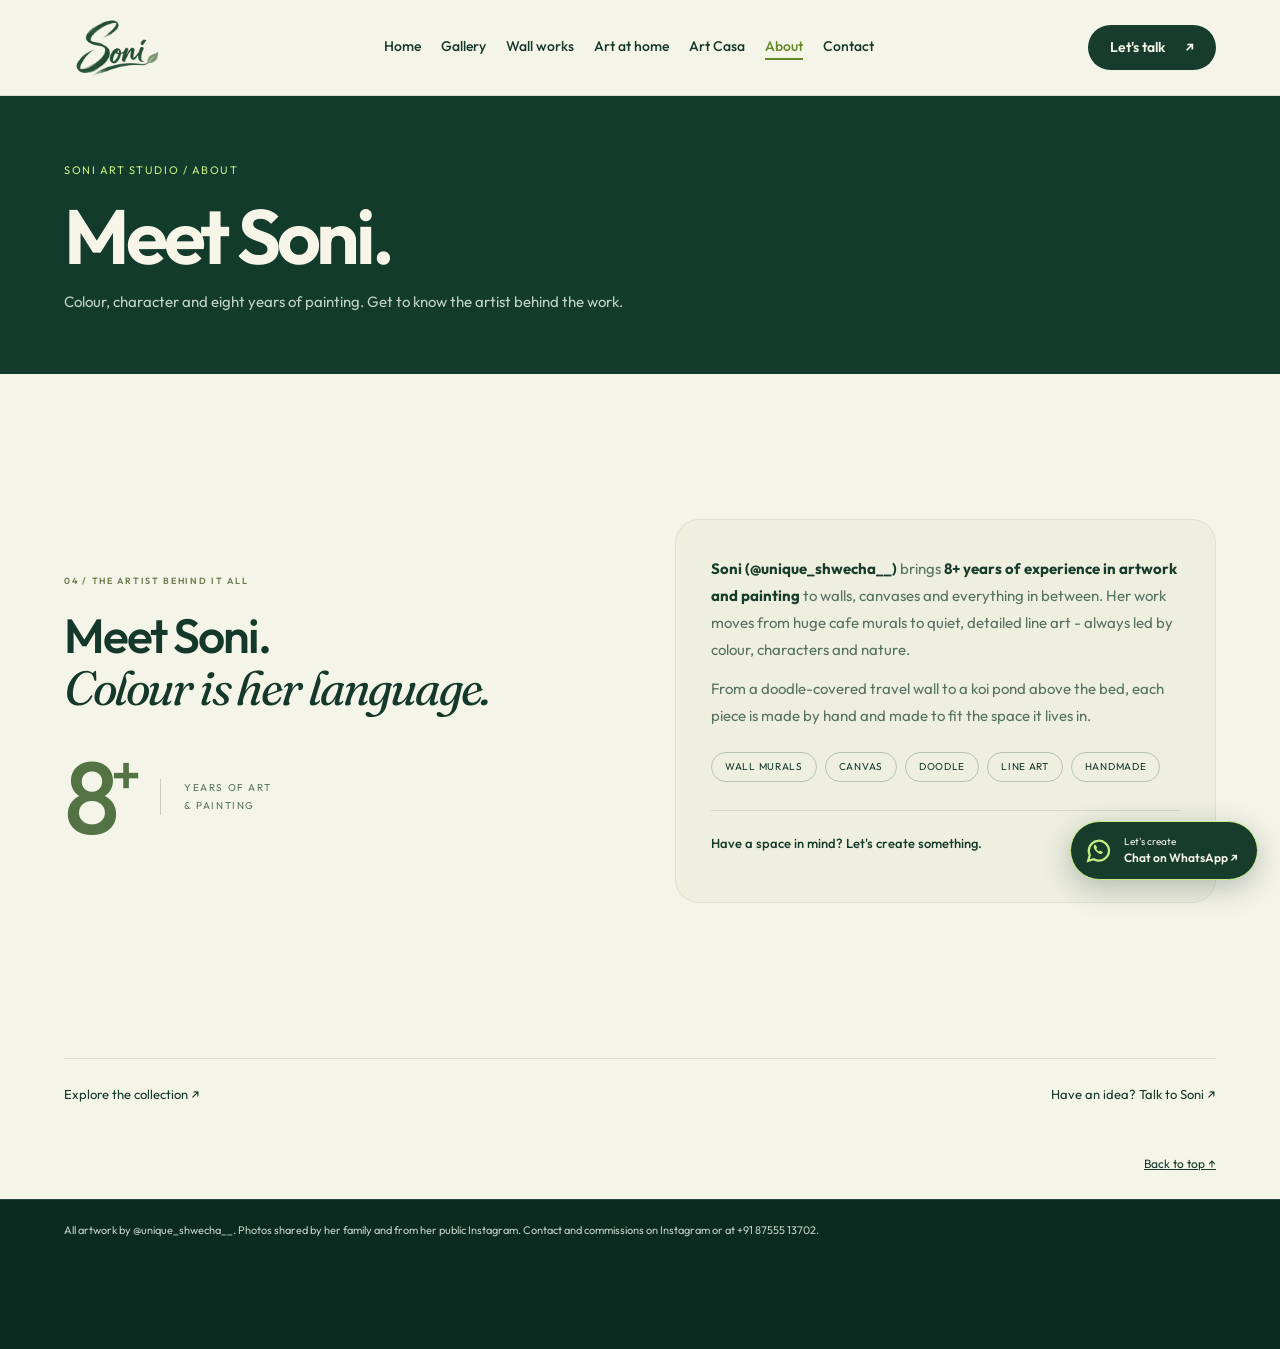
==== about.html @ 12cdb76d "Create about.html" ====
<!doctype html><html lang="en"><head><meta charset="utf-8"/><meta content="width=device-width,initial-scale=1" name="viewport"/><meta content="Art and painting by Soni, with 8+ years of experience. Explore wall murals, 26 artworks, handmade pieces and art in real homes." name="description"/><title>About | Soni Art Studio</title><link href="[data-uri]" rel="icon" type="image/webp"/><!-- v4-soni-brand-motion-20260930 -->
<link href="https://fonts.googleapis.com" rel="preconnect"/>
<link crossorigin="" href="https://fonts.gstatic.com" rel="preconnect"/>
<link href="https://fonts.googleapis.com/css2?family=Fraunces:ital,opsz,wght@0,9..144,300..700;1,9..144,300..700&amp;family=Outfit:wght@300..800&amp;display=swap" rel="stylesheet"/>
<meta content="#14301f" name="theme-color"/>
<style>*{box-sizing:border-box}html{scroll-behavior:smooth;scroll-padding-top:100px}body{margin:0;background:#f5f4e9;color:#14382a;font-family:Outfit,Arial,sans-serif;font-size:16px;line-height:1.6;overflow-x:hidden}a{color:inherit}img{display:block;max-width:100%}h1,h2,p,figure{margin:0}button,a{-webkit-tap-highlight-color:transparent}a:focus-visible,button:focus-visible{outline:3px solid #9bd944;outline-offset:5px}.site{max-width:1600px;margin:auto}.nav{display:flex;align-items:center;justify-content:space-between;gap:28px;padding:15px 5%;height:96px;background:#f5f4e9;border-bottom:1px solid #173c2920;position:relative;z-index:5}.brand-logo{width:106px;height:65px;object-fit:contain;filter:none}.nav-links{display:flex;gap:34px;font-size:14px;font-weight:500}.nav a{text-decoration:none}.nav-links a:hover{color:#608a25}.nav-cta{font-weight:600;background:#173c2c;color:#f4f4e8;padding:11px 22px;border-radius:100px;display:flex;gap:20px;font-size:14px}.masthead{position:relative;background:#123b2c;color:#f7f5e8;padding:64px 5% 65px;display:grid;grid-template-columns:1.12fr 1fr;gap:45px;overflow:hidden;min-height:650px;align-items:center}.masthead:before{content:'';position:absolute;inset:0;background:radial-gradient(ellipse at 5% 0%,#3b6d4830,transparent 60%);pointer-events:none}.hero-copy{position:relative;z-index:2}.eyebrow{font-size:11px;font-weight:600;letter-spacing:.19em;text-transform:uppercase;display:flex;align-items:center;gap:9px}.eyebrow span{height:7px;width:7px;border-radius:50%;background:#c6ec78}.masthead .eyebrow{color:#ceecab;margin-bottom:26px}h1{font-family:Outfit,Arial,sans-serif;font-weight:600;font-size:clamp(48px,5.9vw,86px);line-height:1.02;letter-spacing:-.055em}h1 em{font-family:Fraunces,Georgia,serif;font-weight:400;color:#c7ef85;letter-spacing:-.055em}.hero-subtitle{font-family:Fraunces,Georgia,serif;font-size:20px;font-style:italic;margin:25px 0 12px}.file-intro{font-size:14px;line-height:1.8;color:#c1d1c6;max-width:450px}.type-line{font-size:13px;color:#c7ef85;margin:17px 0 0;min-height:24px;letter-spacing:.04em}.type-caret{display:inline-block;height:15px;width:2px;background:#c7ef85;margin-left:3px;vertical-align:-2px;animation:blink 1s steps(1) infinite}@keyframes blink{50%{opacity:0}}.hero-actions{display:flex;gap:12px;margin:28px 0}.button,.file-button{display:inline-flex;align-items:center;justify-content:center;gap:22px;padding:13px 23px;border-radius:100px;font-size:14px;font-weight:600;text-decoration:none;transition:transform .25s,background .25s;min-height:48px}.button:hover,.file-button:hover{transform:translateY(-3px)}.lime{background:#c7ef85;color:#173c2b}.outline{border:1px solid #789682;color:#f5f4e9}.hero-facts{display:flex;gap:30px;border-top:1px solid #ffffff25;padding-top:20px;color:#adbfaf;font-size:11px}.hero-facts b{display:block;font-size:22px;color:#f7f5e8;font-weight:500;line-height:1.3}.hero-visual{position:relative;isolation:isolate;min-width:0;margin:10px 18px 10px 5px}.art-frame{position:relative;padding:10px;background:#f5f4e9;transform:rotate(3deg);box-shadow:0 30px 60px #001f2350;animation:float 8s ease-in-out infinite}.hero-art{width:100%;height:425px;object-fit:cover;border-radius:2px}.orbit{position:absolute;width:110%;height:110%;border:1px solid #a3ca7a45;border-radius:50%;left:-4%;top:-8%;transform:rotate(-20deg);z-index:-1}.orbit:before{content:'';position:absolute;inset:16px;border:1px solid #a3ca7a20;border-radius:50%}.floating-label{position:absolute;bottom:25px;left:-26px;background:#c7ef85;padding:16px 22px;box-shadow:0 15px 40px #001f2340;color:#173c2c;font-size:13px;line-height:1.6;transform:rotate(-5deg);border-radius:3px}.visual-caption{display:block;font-size:9px;letter-spacing:.2em;color:#b8cdbb;margin-top:24px;text-align:right}.round-link{position:absolute;top:-24px;right:-20px;width:70px;height:70px;border-radius:50%;background:#f0a56e;color:#173c2c;display:grid;place-items:center;font-size:35px;text-decoration:none;transform:rotate(-8deg)}@keyframes float{0%,100%{transform:rotate(3deg) translateY(0)}50%{transform:rotate(1deg) translateY(-9px)}}.marquee{background:#c7ef85;color:#173c2c;overflow:hidden;padding:16px 0;border-block:1px solid #173c2c}.track{display:flex;width:max-content;white-space:nowrap;animation:slide 32s linear infinite;font-size:12px;font-weight:600;letter-spacing:.13em;text-transform:uppercase}.marquee:hover .track{animation-play-state:paused}@keyframes slide{to{transform:translateX(-50%)}}.collection-fact{font-size:12px;text-align:center;letter-spacing:.06em;padding:20px;border-bottom:1px solid #14382a15;color:#53725b}.collection-section{padding:76px 5% 0;scroll-margin-top:25px}.file-group-heading{font-family:Fraunces,Georgia,serif;font-size:clamp(30px,4vw,48px);font-weight:500;line-height:1.15;letter-spacing:-.04em}.file-group>.file-p{font-size:15px;color:#587262;max-width:700px;margin:18px 0 28px}.file-recommendations{display:grid;grid-template-columns:repeat(3,minmax(0,1fr));gap:25px;align-items:start;margin-top:32px}.art-card{overflow:hidden;border-radius:16px;background:#fffdf5;box-shadow:0 7px 24px #173c2c0a;border:1px solid #173c2c15;transition:transform .4s,box-shadow .4s}.art-card:hover{transform:translateY(-7px);box-shadow:0 20px 35px #173c2c20}.file-recommendation-photos{padding:9px 9px 0}.file-photos{display:grid;gap:16px;grid-template-columns:repeat(2,minmax(0,1fr));width:100%;margin:0}.art-card .file-photos{display:block}.file-photos img{width:100%;border-radius:9px;height:auto;cursor:zoom-in}.art-card .file-photos img{aspect-ratio:4/4.3;object-fit:cover;background:#e5e7d5}.file-recommendation-header{padding:18px 20px 0}.file-recommendation-meta{display:flex;gap:10px;align-items:center;font-size:10px;text-transform:uppercase;letter-spacing:.12em;color:#6d835a;margin-bottom:7px}.file-recommendation-number{font-size:10px}.file-recommendation-title{font-family:Fraunces,Georgia,serif;line-height:1.25;font-size:21px;font-weight:500;letter-spacing:-.025em}.file-recommendation-content{padding:8px 20px 18px;font-size:13px;color:#587262;line-height:1.7}.file-recommendation-content:empty{padding:4px}.file-recommendation-links{padding:0 20px 20px}.file-link{font-size:12px;text-underline-offset:4px;font-weight:500}.file-recommendation-links .file-link{display:flex;align-items:center;justify-content:space-between}.file-recommendation-links .file-link:after{content:'↗';font-size:18px}.file-caption{font-size:11px;color:#678070;margin-top:16px;line-height:1.7}.file-group>.file-photos img{height:310px;object-fit:cover}.file-group>.file-photos{margin-top:28px}#home>.file-photos{grid-template-columns:repeat(3,minmax(0,1fr))}#home>.file-photos img{height:260px}#home>.file-photos img:first-child{grid-column:span 2}#home>.file-photos img:last-child{grid-column:span 2}.stay-panel{margin:76px 5% 0;padding:48px;border-radius:24px;background:#ddebb8;position:relative;overflow:hidden;box-shadow:0 18px 38px #173c2c10}.stay-panel:after{content:'✳';position:absolute;right:30px;top:15px;font-size:190px;line-height:1;color:#85a55230;pointer-events:none}.stay-panel .eyebrow{margin-bottom:24px}.stay-panel .file-group-heading,.stay-panel .file-p{position:relative;z-index:1;max-width:700px}.stay-panel .file-button{background:#173c2c;color:#f5f4e9}.say-hello-actions{display:flex;gap:12px;flex-wrap:wrap}.file-button svg{width:16px;height:16px;flex-shrink:0}.about-panel{padding:75px 5%;display:grid;grid-template-columns:1fr 1fr;gap:10px 60px}.about-panel h2{grid-row:span 3}.about-panel .file-p{margin:0 0 12px}.chips{display:flex;gap:8px;flex-wrap:wrap}.chips span{border:1px solid #173c2c40;border-radius:30px;padding:6px 13px;font-size:10px;text-transform:uppercase;letter-spacing:.07em}.hello-panel{background:#123b2c;color:#f5f4e9;padding:65px 5%;position:relative;overflow:hidden}.hello-panel h2{font-size:clamp(42px,6vw,70px);color:#c7ef85}.hello-panel>.file-p{color:#c1d1c6;max-width:580px}.hello-panel .file-link{color:#f5f4e9;font-size:15px}.hello-panel .file-button{background:#c7ef85;color:#173c2c}.hello-panel .call-btn{background:transparent;color:#f5f4e9;border:1px solid #769482}.file-closing{padding:22px 5%;font-size:11px;color:#c1d1c6;background:#0b2b20;border-top:1px solid #ffffff20}.reveal{opacity:1}.js-motion .reveal{opacity:0;translate:0 26px;transition:opacity .7s var(--delay,0ms),translate .7s var(--delay,0ms),transform .4s,box-shadow .4s}.js-motion .reveal.visible{opacity:1;translate:0 0}.lightbox{border:0;border-radius:14px;padding:45px 16px 16px;background:#f5f4e9;width:min(900px,94vw);max-height:94vh;color:#173c2c}.lightbox::backdrop{background:#041c17de}.lightbox img{max-height:76vh;object-fit:contain;width:100%;border-radius:5px}.lightbox button{position:absolute;right:15px;top:10px;border:0;background:transparent;font-size:24px;color:#173c2c;cursor:pointer}.lightbox p{font-size:12px;margin-top:10px}.art-card:hover .file-photos img{filter:saturate(1.06)}
@media(min-width:1450px){.masthead{padding-block:80px}.hero-art{height:500px}}
@media(max-width:900px){.masthead{gap:20px;padding:50px 5%}.hero-art{height:350px}.hero-facts{gap:18px}.hero-actions{gap:8px}.button{padding:12px 16px;font-size:12px}.file-recommendations{gap:17px;grid-template-columns:repeat(2,minmax(0,1fr))}.file-group>.file-photos img{height:260px}#home>.file-photos img{height:220px}.nav-links{gap:20px}}
@media(max-width:600px){html{scroll-padding-top:20px}.nav{height:80px;padding:8px 6%}.brand-logo{width:90px;height:60px}.nav-links{display:none}.nav-cta{font-size:12px;padding:9px 17px}.masthead{padding:38px 6% 32px;display:flex;flex-direction:column;gap:35px;align-items:stretch;min-height:0}.masthead .eyebrow{font-size:9px;margin-bottom:20px}h1{font-size:54px;line-height:1.02}.hero-subtitle{font-size:18px;margin-top:20px}.file-intro{font-size:12px;line-height:1.8;max-width:none}.type-line{font-size:12px;margin-top:12px}.hero-actions{margin:22px 0}.button{font-size:12px;min-height:46px;padding:12px 18px}.hero-facts{gap:35px;font-size:10px;padding-top:17px}.hero-facts b{font-size:21px}.hero-visual{margin:0 14px 15px 8px}.hero-art{height:330px}.floating-label{left:-14px;bottom:30px;padding:12px 16px;font-size:11px}.round-link{width:52px;height:52px;top:-18px;right:-16px;font-size:26px}.visual-caption{font-size:8px;margin-top:20px}.marquee{padding:13px 0}.track{font-size:10px}.collection-fact{font-size:10px;padding:18px 12px}.collection-section{padding:48px 5% 0}.file-group-heading{font-size:32px}.file-group>.file-p{font-size:13px;margin:14px 0 20px}.file-recommendations{gap:12px;margin-top:24px}.art-card{border-radius:12px}.file-recommendation-photos{padding:6px 6px 0}.art-card .file-photos img{border-radius:7px;aspect-ratio:3/4}.file-recommendation-header{padding:12px 12px 0}.file-recommendation-title{font-size:16px;line-height:1.3}.file-recommendation-meta{font-size:8px;letter-spacing:.05em;gap:6px;margin-bottom:5px}.file-recommendation-number{font-size:8px}.file-recommendation-content{font-size:11px;padding:7px 12px 12px}.file-recommendation-links{padding:0 12px 14px}.file-link{font-size:10px}.file-recommendation-links .file-link{display:block}.file-recommendation-links .file-link:after{margin-left:5px;font-size:12px}.file-photos{gap:10px}.file-group>.file-photos img{height:180px}.file-caption{font-size:10px;margin-top:12px}#home>.file-photos{grid-template-columns:repeat(2,minmax(0,1fr))}#home>.file-photos img{height:200px}#home>.file-photos img:first-child,#home>.file-photos img:last-child{grid-column:span 2;height:255px}.stay-panel{margin:48px 5% 0;padding:30px 23px;border-radius:18px}.stay-panel .eyebrow{font-size:9px;margin-bottom:17px}.stay-panel:after{font-size:130px;right:-30px;top:20px}.file-button{font-size:12px;padding:13px 18px;min-height:46px}.about-panel{padding:48px 5%;display:block}.about-panel h2{margin-bottom:23px}.about-panel .file-p{margin:12px 0;font-size:13px}.chips{margin-top:20px}.hello-panel{padding:46px 6%}.hello-panel h2{font-size:44px}.hello-panel .file-p{font-size:13px}.hello-panel .say-hello-actions{flex-direction:column;align-items:flex-start}.file-closing{padding:20px 6%;font-size:10px}.js-motion .reveal{translate:0 15px}}
@media(prefers-reduced-motion:reduce){html{scroll-behavior:auto}*,*:before,*:after{animation:none!important;transition:none!important}.js-motion .reveal{opacity:1;translate:none}.type-caret{display:none}}

/* Soni studio polish - experience, detail, interaction */
::selection{background:#c7ef85;color:#123b2c}.nav{position:sticky;top:0;height:82px;background:#f5f4e9f5;backdrop-filter:blur(18px);transition:box-shadow .3s}.nav.scrolled{box-shadow:0 7px 22px #092e2014}.brand-logo{height:60px}.nav-links a{position:relative}.nav-links a:after{content:'';position:absolute;left:0;right:100%;height:1px;background:currentColor;bottom:-5px;transition:right .3s}.nav-links a:hover:after{right:0}.nav-cta span,.button span{transition:transform .3s}.nav-cta:hover span,.button:hover span{transform:translate(3px,-3px)}.masthead{background:#103629;min-height:690px;padding-block:72px}.masthead:before{background:radial-gradient(ellipse at 0% 5%,#38784955,transparent 52%),radial-gradient(ellipse at 95% 95%,#849e3830,transparent 50%)}.masthead:after{content:'';position:absolute;inset:0;pointer-events:none;opacity:.1;background-image:url("data:image/svg+xml,%3Csvg viewBox='0 0 180 180' xmlns='http://www.w3.org/2000/svg'%3E%3Cfilter id='n'%3E%3CfeTurbulence type='fractalNoise' baseFrequency='.65' numOctaves='3' stitchTiles='stitch'/%3E%3C/filter%3E%3Crect width='100%25' height='100%25' opacity='.55' filter='url(%23n)'/%3E%3C/svg%3E");z-index:0}.hero-copy{z-index:2}.hero-visual{z-index:1}.masthead .eyebrow{margin-bottom:25px}h1{font-weight:650;font-size:clamp(54px,6.2vw,91px);line-height:1.02}.hero-subtitle{font-size:22px}.hero-facts{gap:30px}.hero-facts b{font-size:28px;font-weight:500;letter-spacing:-.03em}.hero-facts span:last-child b{font-family:Fraunces,Georgia,serif;font-style:italic}.hero-art{height:440px}.art-frame{box-shadow:0 32px 65px #001b1e80;padding:11px}.hero-star{position:absolute;color:#c7ef85;font-size:75px;left:-25px;top:-66px;line-height:1;z-index:3;animation:turn 26s linear infinite}.hero-note{position:absolute;font-family:Fraunces,Georgia,serif;font-style:italic;color:#d9e6bd;font-size:16px;right:2px;bottom:-44px;transform:rotate(-5deg);line-height:1.2}.visual-caption{margin-top:35px;text-align:left;font-size:8px}.orbit{width:116%;height:116%;top:-8%;left:-8%}.round-link{background:#f8b57f;z-index:3;transition:background .25s,rotate .3s}.round-link:hover{background:#c7ef85;rotate:10deg}@keyframes turn{to{rotate:360deg}}.collection-fact{display:flex;justify-content:center;gap:24px;background:#eeefdf;color:#36543e;padding:22px}.collection-fact span{color:#759648}.studio-menu{display:grid;grid-template-columns:1.05fr repeat(3,1fr);gap:18px;padding:80px 5% 8px}.studio-intro{padding-right:20px}.studio-intro .eyebrow{font-size:9px;margin-bottom:18px;color:#658049}.studio-intro h2{font-size:39px;font-weight:550;line-height:1.08;letter-spacing:-.04em}.studio-intro h2 em{font-family:Fraunces,Georgia,serif;font-weight:400}.studio-intro>p:last-child{font-size:13px;line-height:1.7;color:#587262;margin-top:17px;max-width:230px}.service-card{text-decoration:none;background:#e8eddb;padding:25px 22px;border-radius:20px;position:relative;display:flex;flex-direction:column;min-height:290px;transition:background .3s,translate .3s}.service-card:nth-child(3){background:#ece4d4}.service-card:nth-child(4){background:#dde9d8}.service-card:hover{background:#d1e3ad;translate:0 -6px}.service-icon{font-size:42px;line-height:1;display:block;margin-bottom:24px;font-family:Georgia,serif}.service-index{font-size:8px;letter-spacing:.15em;color:#5b735a}.service-card h3{font-size:20px;font-weight:550;line-height:1.2;letter-spacing:-.025em;margin:12px 0}.service-card p{font-size:12px;line-height:1.65;color:#57705a;margin-bottom:22px}.service-bottom{border-top:1px solid #173c2c20;padding-top:14px;margin-top:auto;font-size:11px;display:flex;justify-content:space-between;align-items:center}.service-bottom b{font-size:20px;font-weight:400}.collection-section{padding-top:84px}.file-group-heading{font-size:clamp(34px,4vw,52px);letter-spacing:-.045em}.collection-section>.file-group-heading{padding-top:20px;border-top:1px solid #173c2c24}.art-card{border-radius:20px;border-color:#173c2c18;box-shadow:0 8px 22px #173c2c09}.file-recommendation-photos{position:relative;overflow:hidden}.file-recommendation-photos:after{content:'LOOK CLOSER ↗';position:absolute;bottom:22px;right:20px;border-radius:30px;background:#f5f4e9ec;padding:8px 13px;color:#173c2c;font-size:8px;letter-spacing:.08em;opacity:0;translate:0 8px;transition:opacity .3s,translate .3s;pointer-events:none}.art-card:hover .file-recommendation-photos:after,.art-card:focus-within .file-recommendation-photos:after{opacity:1;translate:0 0}.art-card .file-photos img{transition:filter .5s,transform .6s}.art-card:hover .file-photos img{transform:scale(1.025)}.file-recommendation-title{font-size:23px}.file-recommendation-links .file-link{text-decoration:none;border-top:1px solid #173c2c18;padding-top:12px;transition:color .3s}.file-recommendation-links .file-link:hover{color:#749527}.file-group>.file-photos img{border-radius:18px}.stay-panel{background:linear-gradient(110deg,#dcebb4,#b9d17c);border:1px solid #8ead5940;padding:60px;box-shadow:0 18px 45px #173c2c14}.stay-panel .file-p{margin:20px 0 30px;max-width:650px}.stay-panel:after{color:#50782625;right:20px;top:50px;font-size:220px;animation:turn 65s linear infinite}.about-panel{padding-block:95px;grid-template-columns:1fr 1fr;gap:70px;align-items:center}.artist-heading .eyebrow{color:#6b7c4f;font-size:9px;margin-bottom:22px}.artist-heading h2{font-family:Outfit,Arial,sans-serif;font-size:48px;font-weight:550;line-height:1.08}.artist-heading h2 em{font-family:Fraunces,Georgia,serif;font-weight:400}.experience-mark{display:flex;gap:22px;align-items:center;margin-top:32px}.experience-mark b{font-size:102px;font-weight:500;letter-spacing:-.09em;line-height:1;color:#547345}.experience-mark b span{font-size:55px;vertical-align:top;letter-spacing:-.05em}.experience-mark p{font-size:10px;letter-spacing:.16em;color:#587262;line-height:1.8;border-left:1px solid #173c2c35;padding-left:23px}.artist-story{padding:35px;background:#eeefdf;border-radius:24px;border:1px solid #173c2c12}.artist-story .file-p{font-size:15px;line-height:1.8;color:#587262}.artist-story strong{color:#173c2c}.artist-story .chips{margin-top:23px}.artist-link{display:flex;justify-content:space-between;gap:16px;font-size:13px;font-weight:500;margin-top:28px;padding-top:22px;border-top:1px solid #173c2c20;text-decoration:none}.artist-link span{font-size:21px}.hello-panel{padding-block:85px;background:radial-gradient(ellipse at 100% 100%,#39674388,transparent 60%),#103629}.hello-panel:after{content:'✳';font-size:330px;position:absolute;right:7%;top:35px;color:#b9d17c15;line-height:1;pointer-events:none}.hello-panel>*{position:relative;z-index:1}.hello-panel>.eyebrow{color:#b6cf96;font-size:10px;margin-bottom:22px}.hello-panel h2{font-family:Outfit,Arial,sans-serif;color:#f5f4e9;font-weight:550;font-size:clamp(48px,6.4vw,82px);line-height:1.03}.hello-panel h2 em{font-family:Fraunces,Georgia,serif;font-weight:400;color:#c7ef85}.hello-panel>.file-p{margin:25px 0 30px}.back-top{float:right;position:relative;margin:-35px 5% 0;z-index:4;display:grid;place-items:center;width:56px;height:56px;background:#f8b57f;border-radius:50%;font-size:26px;text-decoration:none;box-shadow:0 5px 20px #001b1e30;transition:translate .3s}.back-top:hover{translate:0 -4px}.scroll-progress{height:3px;background:#88b750;position:fixed;top:0;left:0;width:0;z-index:50}.lightbox-controls{display:flex;gap:15px;justify-content:center;padding-top:13px}.lightbox .lightbox-controls button{position:static;border:1px solid #173c2c30;border-radius:30px;font-size:14px;padding:9px 20px;min-width:95px}.lightbox>button{min-height:32px;min-width:32px}
@media(max-width:1050px){.studio-menu{grid-template-columns:repeat(3,1fr)}.studio-intro{grid-column:1/-1;display:flex;align-items:center;gap:35px;margin-bottom:14px}.studio-intro h2{font-size:36px}.studio-intro .eyebrow{max-width:100px}.studio-intro>p:last-child{margin:0;max-width:260px}.artist-heading h2{font-size:42px}.hero-art{height:380px}}
@media(max-width:600px){html{scroll-padding-top:90px}.nav{height:74px}.masthead{padding-top:38px;padding-bottom:44px;min-height:0;gap:52px}h1{font-size:55px}.hero-subtitle{font-size:18px}.hero-facts{gap:24px}.hero-facts b{font-size:25px}.hero-facts span{font-size:9px;max-width:100px}.hero-art{height:330px}.hero-star{font-size:48px;top:-40px;left:-16px}.hero-note{font-size:13px;bottom:-33px;right:0}.visual-caption{font-size:7px;margin-top:27px}.collection-fact{font-size:9px;gap:10px;flex-wrap:wrap;padding:18px 14px}.studio-menu{padding:46px 5% 0;grid-template-columns:1fr;gap:12px}.studio-intro{display:block;margin-bottom:14px;padding:0 4px}.studio-intro .eyebrow{max-width:none;margin-bottom:12px}.studio-intro h2{font-size:37px}.studio-intro h2 br{display:none}.studio-intro>p:last-child{margin-top:13px;max-width:none;font-size:12px}.service-card{min-height:0;padding:23px;display:grid;grid-template-columns:50px 1fr;column-gap:18px;border-radius:17px}.service-icon{grid-row:span 4;margin:20px 0 0;font-size:38px}.service-card h3{font-size:20px;margin:10px 0}.service-card h3 br{display:none}.service-card p{font-size:12px;margin-bottom:16px}.service-bottom{font-size:11px}.collection-section{padding-top:54px}.file-group-heading{font-size:32px}.file-recommendation-title{font-size:16px}.art-card{border-radius:14px}.file-recommendation-photos:after{opacity:1;translate:0 0;content:'↗';font-size:13px;padding:3px 9px;bottom:15px;right:12px}.file-recommendation-links .file-link{line-height:1.6}.stay-panel{padding:32px 24px}.stay-panel .file-p{margin:18px 0 23px}.stay-panel:after{font-size:170px;right:-55px;top:90px}.about-panel{padding:56px 5%;display:block}.artist-heading h2{font-size:38px;margin:0}.experience-mark{margin:27px 0 32px}.experience-mark b{font-size:88px}.experience-mark b span{font-size:45px}.artist-story{padding:25px;border-radius:20px}.artist-story .file-p{font-size:13px}.artist-link{font-size:12px;line-height:1.6}.hello-panel{padding:55px 6% 60px}.hello-panel h2{font-size:47px}.hello-panel>.eyebrow{font-size:8px}.hello-panel:after{right:-90px;font-size:240px;top:90px}.back-top{width:48px;height:48px;font-size:23px}.file-closing{padding-right:70px}}
@media(prefers-reduced-motion:reduce){*,*:before,*:after{animation:none!important;transition:none!important}.reveal,.js-motion .reveal{opacity:1;translate:none}.scroll-progress{display:none}}

/* Soni: home tour, mural comparison and commission shortcut */
.art-frame{overflow:hidden}.hero-video{position:absolute;inset:10px;width:calc(100% - 20px);height:calc(100% - 20px);object-fit:cover;object-position:center;opacity:0;transition:opacity .5s;background:#153b2c;border-radius:2px}.hero-video.is-playing{opacity:1}.video-toggle{position:absolute;z-index:3;right:20px;bottom:20px;border:1px solid #ffffff60;background:#14382adb;color:#fff;padding:9px 14px;border-radius:30px;font:500 12px Outfit,Arial,sans-serif;cursor:pointer;display:none}.video-toggle.is-ready{display:block}.mural-compare{padding:30px;background:#e9eedb;border:1px solid #14382a15;border-radius:16px;margin:28px 0}.compare-heading{max-width:650px;margin-bottom:22px}.compare-heading .eyebrow{color:#53725b;font-size:10px}.compare-heading h3{font-family:Fraunces,Georgia,serif;font-size:clamp(24px,3vw,36px);font-weight:500;line-height:1.2;margin:10px 0}.compare-heading p{font-size:13px;line-height:1.7;color:#53725b}.compare-stage{position:relative;aspect-ratio:16/10;overflow:hidden;border-radius:10px;background:#14382a;isolation:isolate;touch-action:pan-y}.compare-stage>img{position:absolute;inset:0;width:100%;height:100%;object-fit:cover;object-position:center}.compare-before{clip-path:inset(0 calc(100% - var(--split)) 0 0)}.compare-label{position:absolute;top:16px;background:#14382ae6;color:#fff;border:1px solid #ffffff35;border-radius:30px;padding:6px 12px;font-size:11px;font-weight:600;pointer-events:none}.earlier{left:14px}.finished{right:14px}.compare-line{position:absolute;left:var(--split);top:0;bottom:0;width:2px;background:#c7ef85;transform:translateX(-50%);pointer-events:none}.compare-line>span{position:absolute;top:50%;left:50%;transform:translate(-50%,-50%);width:48px;height:48px;border-radius:50%;display:grid;place-items:center;color:#14382a;background:#c7ef85;border:3px solid #f5f4e9;font-size:24px;box-shadow:0 3px 20px #0005}.compare-input{position:absolute;inset:0;width:100%;height:100%;margin:0;opacity:0;cursor:ew-resize;z-index:4;touch-action:pan-y}.compare-stage:focus-within{outline:3px solid #608a25;outline-offset:4px}.compare-instruction{position:absolute;left:50%;bottom:14px;transform:translateX(-50%);background:#14382ad9;color:#fff;font-size:10px;letter-spacing:.1em;text-transform:uppercase;padding:6px 12px;border-radius:30px;pointer-events:none;white-space:nowrap}.whatsapp-float{position:fixed;right:22px;bottom:calc(20px + env(safe-area-inset-bottom));z-index:90;display:flex;align-items:center;gap:10px;padding:12px 19px 12px 13px;border-radius:100px;background:#173c2c;color:#f5f4e9;text-decoration:none;box-shadow:0 8px 30px #001f2340;border:1px solid #c7ef85;font-size:10px;line-height:1.5;transition:transform .2s}.whatsapp-float:hover{transform:translateY(-3px)}.whatsapp-float svg{width:30px;height:30px;color:#c7ef85}.whatsapp-float b{display:block;font-size:12px;font-weight:600}.file-closing{padding-bottom:110px!important}@media(max-width:600px){.mural-compare{padding:16px;margin:22px 0}.compare-stage{aspect-ratio:4/3}.compare-label{font-size:10px;padding:5px 9px;top:10px}.earlier{left:8px}.finished{right:8px}.whatsapp-float{right:14px;bottom:calc(14px + env(safe-area-inset-bottom));padding:10px 14px 10px 11px}.whatsapp-float span{font-size:9px}.whatsapp-float b{font-size:11px}.compare-line>span{width:42px;height:42px}.hero-video{object-position:center}}@media(prefers-reduced-motion:reduce){.hero-video{transition:none}}

.nav{height:auto;min-height:96px;gap:16px}.nav-links{gap:20px;flex-wrap:wrap;justify-content:center}.nav-links a[aria-current=page]{color:#608a25;border-bottom:2px solid #608a25}.mobile-menu{display:none}.page-title{background:#123b2c;color:#f7f5e8;padding:60px 5%;position:relative;overflow:hidden}.page-title h1{font-size:clamp(42px,6vw,78px);margin:15px 0}.page-title p{max-width:600px;color:#c1d1c6;font-size:15px}.page-title .breadcrumb{font-size:11px;color:#c7ef85;text-transform:uppercase;letter-spacing:.14em}.home-previews{padding:70px 5%;display:grid;grid-template-columns:repeat(3,minmax(0,1fr));gap:24px}.page-preview{display:block;text-decoration:none;background:#e9eedb;border-radius:16px;overflow:hidden;transition:transform .25s}.page-preview:hover{transform:translateY(-5px)}.page-preview img{width:100%;height:270px;object-fit:cover}.page-preview>div{padding:25px}.page-preview h2{font:500 27px Fraunces,Georgia,serif;line-height:1.15;margin:12px 0}.page-preview p{font-size:13px;color:#53725b}.preview-link{display:block;font-size:13px;font-weight:600;margin-top:20px}.page-bottom{margin:60px 5% 0;padding:25px 0;border-top:1px solid #173c2920;display:flex;justify-content:space-between;gap:20px;font-size:13px}.page-bottom a{text-decoration:none}.collection-section{padding-top:50px}.stay-panel,.about-panel,.hello-panel{margin-top:50px}.page-top{display:block;padding:25px 5%;text-align:right;font-size:12px}.whatsapp-float{z-index:90}dialog{z-index:100}
@media(max-width:900px){.nav-links{gap:12px;font-size:12px}.nav-cta{display:none}.home-previews{gap:16px}.page-preview img{height:200px}}@media(max-width:600px){.nav{min-height:80px;position:relative;flex-wrap:wrap}.mobile-menu{display:block;background:#173c2c;border:0;color:#f5f4e9;border-radius:40px;padding:12px 18px;font:500 13px Outfit,Arial,sans-serif;min-height:44px;cursor:pointer}.nav-links{display:none!important;width:100%;flex-direction:column;align-items:stretch;gap:0;padding:10px 0}.nav-links.is-open{display:flex!important}.nav-links a{padding:12px 6px;border-top:1px solid #173c2920;font-size:15px}.page-title{padding:38px 6%}.home-previews{grid-template-columns:1fr;padding:40px 6%;gap:24px}.page-preview img{height:260px}.page-title h1{font-size:42px}.collection-section{padding-top:32px}.page-bottom{flex-wrap:wrap;margin-top:40px}.nav-links a[aria-current=page]{border-bottom:none;font-weight:600}.stay-panel,.about-panel,.hello-panel{margin-top:30px}}
</style></head><body data-page="about" id="top"><div class="scroll-progress"></div><main class="site"></main><script src="/site.js"></script></body></html>
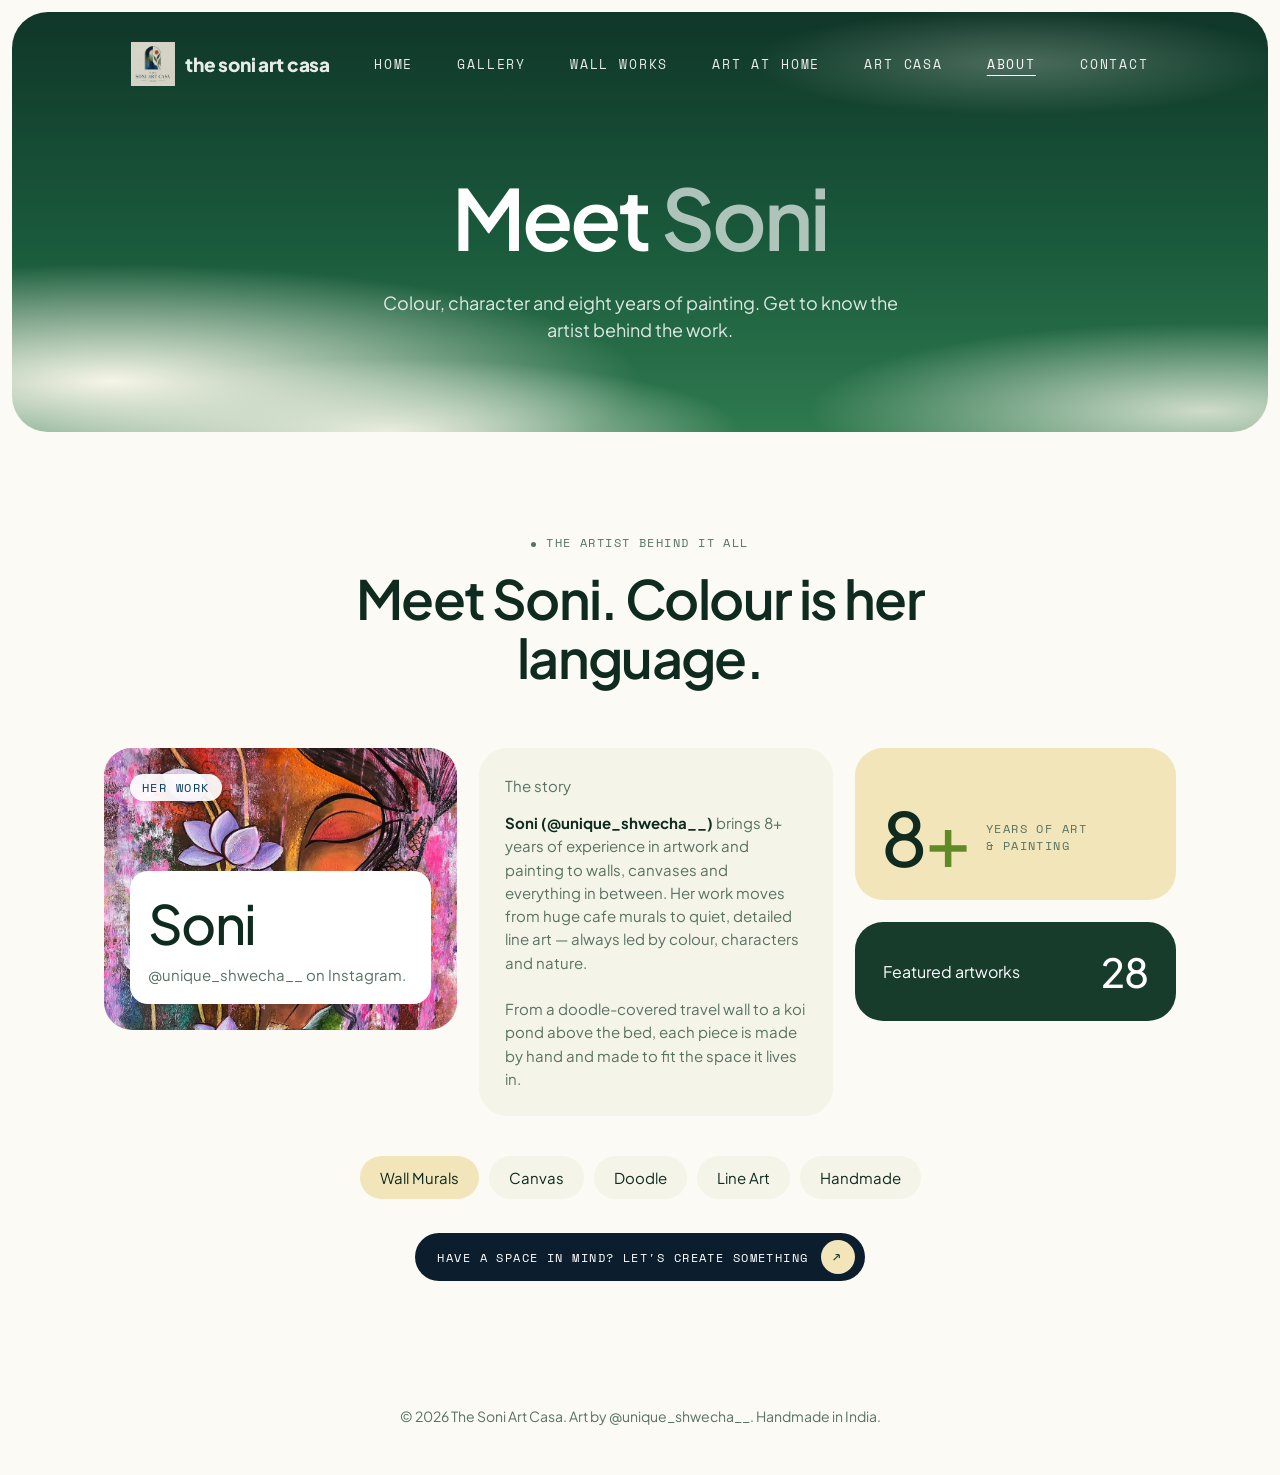
==== commit 1c7c7d06: "Rebuild site: Aeline portfolio-style layout, green-gold brand theme" ====
--- a/about.html
+++ b/about.html
@@ -1,23 +1,8 @@
-<!doctype html><html lang="en"><head><meta charset="utf-8"/><meta content="width=device-width,initial-scale=1" name="viewport"/><meta content="Art and painting by Soni, with 8+ years of experience. Explore wall murals, 26 artworks, handmade pieces and art in real homes." name="description"/><title>About | Soni Art Studio</title><link href="[data-uri]" rel="icon" type="image/webp"/><!-- v4-soni-brand-motion-20260930 -->
-<link href="https://fonts.googleapis.com" rel="preconnect"/>
-<link crossorigin="" href="https://fonts.gstatic.com" rel="preconnect"/>
-<link href="https://fonts.googleapis.com/css2?family=Fraunces:ital,opsz,wght@0,9..144,300..700;1,9..144,300..700&amp;family=Outfit:wght@300..800&amp;display=swap" rel="stylesheet"/>
-<meta content="#14301f" name="theme-color"/>
-<style>*{box-sizing:border-box}html{scroll-behavior:smooth;scroll-padding-top:100px}body{margin:0;background:#f5f4e9;color:#14382a;font-family:Outfit,Arial,sans-serif;font-size:16px;line-height:1.6;overflow-x:hidden}a{color:inherit}img{display:block;max-width:100%}h1,h2,p,figure{margin:0}button,a{-webkit-tap-highlight-color:transparent}a:focus-visible,button:focus-visible{outline:3px solid #9bd944;outline-offset:5px}.site{max-width:1600px;margin:auto}.nav{display:flex;align-items:center;justify-content:space-between;gap:28px;padding:15px 5%;height:96px;background:#f5f4e9;border-bottom:1px solid #173c2920;position:relative;z-index:5}.brand-logo{width:106px;height:65px;object-fit:contain;filter:none}.nav-links{display:flex;gap:34px;font-size:14px;font-weight:500}.nav a{text-decoration:none}.nav-links a:hover{color:#608a25}.nav-cta{font-weight:600;background:#173c2c;color:#f4f4e8;padding:11px 22px;border-radius:100px;display:flex;gap:20px;font-size:14px}.masthead{position:relative;background:#123b2c;color:#f7f5e8;padding:64px 5% 65px;display:grid;grid-template-columns:1.12fr 1fr;gap:45px;overflow:hidden;min-height:650px;align-items:center}.masthead:before{content:'';position:absolute;inset:0;background:radial-gradient(ellipse at 5% 0%,#3b6d4830,transparent 60%);pointer-events:none}.hero-copy{position:relative;z-index:2}.eyebrow{font-size:11px;font-weight:600;letter-spacing:.19em;text-transform:uppercase;display:flex;align-items:center;gap:9px}.eyebrow span{height:7px;width:7px;border-radius:50%;background:#c6ec78}.masthead .eyebrow{color:#ceecab;margin-bottom:26px}h1{font-family:Outfit,Arial,sans-serif;font-weight:600;font-size:clamp(48px,5.9vw,86px);line-height:1.02;letter-spacing:-.055em}h1 em{font-family:Fraunces,Georgia,serif;font-weight:400;color:#c7ef85;letter-spacing:-.055em}.hero-subtitle{font-family:Fraunces,Georgia,serif;font-size:20px;font-style:italic;margin:25px 0 12px}.file-intro{font-size:14px;line-height:1.8;color:#c1d1c6;max-width:450px}.type-line{font-size:13px;color:#c7ef85;margin:17px 0 0;min-height:24px;letter-spacing:.04em}.type-caret{display:inline-block;height:15px;width:2px;background:#c7ef85;margin-left:3px;vertical-align:-2px;animation:blink 1s steps(1) infinite}@keyframes blink{50%{opacity:0}}.hero-actions{display:flex;gap:12px;margin:28px 0}.button,.file-button{display:inline-flex;align-items:center;justify-content:center;gap:22px;padding:13px 23px;border-radius:100px;font-size:14px;font-weight:600;text-decoration:none;transition:transform .25s,background .25s;min-height:48px}.button:hover,.file-button:hover{transform:translateY(-3px)}.lime{background:#c7ef85;color:#173c2b}.outline{border:1px solid #789682;color:#f5f4e9}.hero-facts{display:flex;gap:30px;border-top:1px solid #ffffff25;padding-top:20px;color:#adbfaf;font-size:11px}.hero-facts b{display:block;font-size:22px;color:#f7f5e8;font-weight:500;line-height:1.3}.hero-visual{position:relative;isolation:isolate;min-width:0;margin:10px 18px 10px 5px}.art-frame{position:relative;padding:10px;background:#f5f4e9;transform:rotate(3deg);box-shadow:0 30px 60px #001f2350;animation:float 8s ease-in-out infinite}.hero-art{width:100%;height:425px;object-fit:cover;border-radius:2px}.orbit{position:absolute;width:110%;height:110%;border:1px solid #a3ca7a45;border-radius:50%;left:-4%;top:-8%;transform:rotate(-20deg);z-index:-1}.orbit:before{content:'';position:absolute;inset:16px;border:1px solid #a3ca7a20;border-radius:50%}.floating-label{position:absolute;bottom:25px;left:-26px;background:#c7ef85;padding:16px 22px;box-shadow:0 15px 40px #001f2340;color:#173c2c;font-size:13px;line-height:1.6;transform:rotate(-5deg);border-radius:3px}.visual-caption{display:block;font-size:9px;letter-spacing:.2em;color:#b8cdbb;margin-top:24px;text-align:right}.round-link{position:absolute;top:-24px;right:-20px;width:70px;height:70px;border-radius:50%;background:#f0a56e;color:#173c2c;display:grid;place-items:center;font-size:35px;text-decoration:none;transform:rotate(-8deg)}@keyframes float{0%,100%{transform:rotate(3deg) translateY(0)}50%{transform:rotate(1deg) translateY(-9px)}}.marquee{background:#c7ef85;color:#173c2c;overflow:hidden;padding:16px 0;border-block:1px solid #173c2c}.track{display:flex;width:max-content;white-space:nowrap;animation:slide 32s linear infinite;font-size:12px;font-weight:600;letter-spacing:.13em;text-transform:uppercase}.marquee:hover .track{animation-play-state:paused}@keyframes slide{to{transform:translateX(-50%)}}.collection-fact{font-size:12px;text-align:center;letter-spacing:.06em;padding:20px;border-bottom:1px solid #14382a15;color:#53725b}.collection-section{padding:76px 5% 0;scroll-margin-top:25px}.file-group-heading{font-family:Fraunces,Georgia,serif;font-size:clamp(30px,4vw,48px);font-weight:500;line-height:1.15;letter-spacing:-.04em}.file-group>.file-p{font-size:15px;color:#587262;max-width:700px;margin:18px 0 28px}.file-recommendations{display:grid;grid-template-columns:repeat(3,minmax(0,1fr));gap:25px;align-items:start;margin-top:32px}.art-card{overflow:hidden;border-radius:16px;background:#fffdf5;box-shadow:0 7px 24px #173c2c0a;border:1px solid #173c2c15;transition:transform .4s,box-shadow .4s}.art-card:hover{transform:translateY(-7px);box-shadow:0 20px 35px #173c2c20}.file-recommendation-photos{padding:9px 9px 0}.file-photos{display:grid;gap:16px;grid-template-columns:repeat(2,minmax(0,1fr));width:100%;margin:0}.art-card .file-photos{display:block}.file-photos img{width:100%;border-radius:9px;height:auto;cursor:zoom-in}.art-card .file-photos img{aspect-ratio:4/4.3;object-fit:cover;background:#e5e7d5}.file-recommendation-header{padding:18px 20px 0}.file-recommendation-meta{display:flex;gap:10px;align-items:center;font-size:10px;text-transform:uppercase;letter-spacing:.12em;color:#6d835a;margin-bottom:7px}.file-recommendation-number{font-size:10px}.file-recommendation-title{font-family:Fraunces,Georgia,serif;line-height:1.25;font-size:21px;font-weight:500;letter-spacing:-.025em}.file-recommendation-content{padding:8px 20px 18px;font-size:13px;color:#587262;line-height:1.7}.file-recommendation-content:empty{padding:4px}.file-recommendation-links{padding:0 20px 20px}.file-link{font-size:12px;text-underline-offset:4px;font-weight:500}.file-recommendation-links .file-link{display:flex;align-items:center;justify-content:space-between}.file-recommendation-links .file-link:after{content:'↗';font-size:18px}.file-caption{font-size:11px;color:#678070;margin-top:16px;line-height:1.7}.file-group>.file-photos img{height:310px;object-fit:cover}.file-group>.file-photos{margin-top:28px}#home>.file-photos{grid-template-columns:repeat(3,minmax(0,1fr))}#home>.file-photos img{height:260px}#home>.file-photos img:first-child{grid-column:span 2}#home>.file-photos img:last-child{grid-column:span 2}.stay-panel{margin:76px 5% 0;padding:48px;border-radius:24px;background:#ddebb8;position:relative;overflow:hidden;box-shadow:0 18px 38px #173c2c10}.stay-panel:after{content:'✳';position:absolute;right:30px;top:15px;font-size:190px;line-height:1;color:#85a55230;pointer-events:none}.stay-panel .eyebrow{margin-bottom:24px}.stay-panel .file-group-heading,.stay-panel .file-p{position:relative;z-index:1;max-width:700px}.stay-panel .file-button{background:#173c2c;color:#f5f4e9}.say-hello-actions{display:flex;gap:12px;flex-wrap:wrap}.file-button svg{width:16px;height:16px;flex-shrink:0}.about-panel{padding:75px 5%;display:grid;grid-template-columns:1fr 1fr;gap:10px 60px}.about-panel h2{grid-row:span 3}.about-panel .file-p{margin:0 0 12px}.chips{display:flex;gap:8px;flex-wrap:wrap}.chips span{border:1px solid #173c2c40;border-radius:30px;padding:6px 13px;font-size:10px;text-transform:uppercase;letter-spacing:.07em}.hello-panel{background:#123b2c;color:#f5f4e9;padding:65px 5%;position:relative;overflow:hidden}.hello-panel h2{font-size:clamp(42px,6vw,70px);color:#c7ef85}.hello-panel>.file-p{color:#c1d1c6;max-width:580px}.hello-panel .file-link{color:#f5f4e9;font-size:15px}.hello-panel .file-button{background:#c7ef85;color:#173c2c}.hello-panel .call-btn{background:transparent;color:#f5f4e9;border:1px solid #769482}.file-closing{padding:22px 5%;font-size:11px;color:#c1d1c6;background:#0b2b20;border-top:1px solid #ffffff20}.reveal{opacity:1}.js-motion .reveal{opacity:0;translate:0 26px;transition:opacity .7s var(--delay,0ms),translate .7s var(--delay,0ms),transform .4s,box-shadow .4s}.js-motion .reveal.visible{opacity:1;translate:0 0}.lightbox{border:0;border-radius:14px;padding:45px 16px 16px;background:#f5f4e9;width:min(900px,94vw);max-height:94vh;color:#173c2c}.lightbox::backdrop{background:#041c17de}.lightbox img{max-height:76vh;object-fit:contain;width:100%;border-radius:5px}.lightbox button{position:absolute;right:15px;top:10px;border:0;background:transparent;font-size:24px;color:#173c2c;cursor:pointer}.lightbox p{font-size:12px;margin-top:10px}.art-card:hover .file-photos img{filter:saturate(1.06)}
-@media(min-width:1450px){.masthead{padding-block:80px}.hero-art{height:500px}}
-@media(max-width:900px){.masthead{gap:20px;padding:50px 5%}.hero-art{height:350px}.hero-facts{gap:18px}.hero-actions{gap:8px}.button{padding:12px 16px;font-size:12px}.file-recommendations{gap:17px;grid-template-columns:repeat(2,minmax(0,1fr))}.file-group>.file-photos img{height:260px}#home>.file-photos img{height:220px}.nav-links{gap:20px}}
-@media(max-width:600px){html{scroll-padding-top:20px}.nav{height:80px;padding:8px 6%}.brand-logo{width:90px;height:60px}.nav-links{display:none}.nav-cta{font-size:12px;padding:9px 17px}.masthead{padding:38px 6% 32px;display:flex;flex-direction:column;gap:35px;align-items:stretch;min-height:0}.masthead .eyebrow{font-size:9px;margin-bottom:20px}h1{font-size:54px;line-height:1.02}.hero-subtitle{font-size:18px;margin-top:20px}.file-intro{font-size:12px;line-height:1.8;max-width:none}.type-line{font-size:12px;margin-top:12px}.hero-actions{margin:22px 0}.button{font-size:12px;min-height:46px;padding:12px 18px}.hero-facts{gap:35px;font-size:10px;padding-top:17px}.hero-facts b{font-size:21px}.hero-visual{margin:0 14px 15px 8px}.hero-art{height:330px}.floating-label{left:-14px;bottom:30px;padding:12px 16px;font-size:11px}.round-link{width:52px;height:52px;top:-18px;right:-16px;font-size:26px}.visual-caption{font-size:8px;margin-top:20px}.marquee{padding:13px 0}.track{font-size:10px}.collection-fact{font-size:10px;padding:18px 12px}.collection-section{padding:48px 5% 0}.file-group-heading{font-size:32px}.file-group>.file-p{font-size:13px;margin:14px 0 20px}.file-recommendations{gap:12px;margin-top:24px}.art-card{border-radius:12px}.file-recommendation-photos{padding:6px 6px 0}.art-card .file-photos img{border-radius:7px;aspect-ratio:3/4}.file-recommendation-header{padding:12px 12px 0}.file-recommendation-title{font-size:16px;line-height:1.3}.file-recommendation-meta{font-size:8px;letter-spacing:.05em;gap:6px;margin-bottom:5px}.file-recommendation-number{font-size:8px}.file-recommendation-content{font-size:11px;padding:7px 12px 12px}.file-recommendation-links{padding:0 12px 14px}.file-link{font-size:10px}.file-recommendation-links .file-link{display:block}.file-recommendation-links .file-link:after{margin-left:5px;font-size:12px}.file-photos{gap:10px}.file-group>.file-photos img{height:180px}.file-caption{font-size:10px;margin-top:12px}#home>.file-photos{grid-template-columns:repeat(2,minmax(0,1fr))}#home>.file-photos img{height:200px}#home>.file-photos img:first-child,#home>.file-photos img:last-child{grid-column:span 2;height:255px}.stay-panel{margin:48px 5% 0;padding:30px 23px;border-radius:18px}.stay-panel .eyebrow{font-size:9px;margin-bottom:17px}.stay-panel:after{font-size:130px;right:-30px;top:20px}.file-button{font-size:12px;padding:13px 18px;min-height:46px}.about-panel{padding:48px 5%;display:block}.about-panel h2{margin-bottom:23px}.about-panel .file-p{margin:12px 0;font-size:13px}.chips{margin-top:20px}.hello-panel{padding:46px 6%}.hello-panel h2{font-size:44px}.hello-panel .file-p{font-size:13px}.hello-panel .say-hello-actions{flex-direction:column;align-items:flex-start}.file-closing{padding:20px 6%;font-size:10px}.js-motion .reveal{translate:0 15px}}
-@media(prefers-reduced-motion:reduce){html{scroll-behavior:auto}*,*:before,*:after{animation:none!important;transition:none!important}.js-motion .reveal{opacity:1;translate:none}.type-caret{display:none}}
-
-/* Soni studio polish - experience, detail, interaction */
-::selection{background:#c7ef85;color:#123b2c}.nav{position:sticky;top:0;height:82px;background:#f5f4e9f5;backdrop-filter:blur(18px);transition:box-shadow .3s}.nav.scrolled{box-shadow:0 7px 22px #092e2014}.brand-logo{height:60px}.nav-links a{position:relative}.nav-links a:after{content:'';position:absolute;left:0;right:100%;height:1px;background:currentColor;bottom:-5px;transition:right .3s}.nav-links a:hover:after{right:0}.nav-cta span,.button span{transition:transform .3s}.nav-cta:hover span,.button:hover span{transform:translate(3px,-3px)}.masthead{background:#103629;min-height:690px;padding-block:72px}.masthead:before{background:radial-gradient(ellipse at 0% 5%,#38784955,transparent 52%),radial-gradient(ellipse at 95% 95%,#849e3830,transparent 50%)}.masthead:after{content:'';position:absolute;inset:0;pointer-events:none;opacity:.1;background-image:url("data:image/svg+xml,%3Csvg viewBox='0 0 180 180' xmlns='http://www.w3.org/2000/svg'%3E%3Cfilter id='n'%3E%3CfeTurbulence type='fractalNoise' baseFrequency='.65' numOctaves='3' stitchTiles='stitch'/%3E%3C/filter%3E%3Crect width='100%25' height='100%25' opacity='.55' filter='url(%23n)'/%3E%3C/svg%3E");z-index:0}.hero-copy{z-index:2}.hero-visual{z-index:1}.masthead .eyebrow{margin-bottom:25px}h1{font-weight:650;font-size:clamp(54px,6.2vw,91px);line-height:1.02}.hero-subtitle{font-size:22px}.hero-facts{gap:30px}.hero-facts b{font-size:28px;font-weight:500;letter-spacing:-.03em}.hero-facts span:last-child b{font-family:Fraunces,Georgia,serif;font-style:italic}.hero-art{height:440px}.art-frame{box-shadow:0 32px 65px #001b1e80;padding:11px}.hero-star{position:absolute;color:#c7ef85;font-size:75px;left:-25px;top:-66px;line-height:1;z-index:3;animation:turn 26s linear infinite}.hero-note{position:absolute;font-family:Fraunces,Georgia,serif;font-style:italic;color:#d9e6bd;font-size:16px;right:2px;bottom:-44px;transform:rotate(-5deg);line-height:1.2}.visual-caption{margin-top:35px;text-align:left;font-size:8px}.orbit{width:116%;height:116%;top:-8%;left:-8%}.round-link{background:#f8b57f;z-index:3;transition:background .25s,rotate .3s}.round-link:hover{background:#c7ef85;rotate:10deg}@keyframes turn{to{rotate:360deg}}.collection-fact{display:flex;justify-content:center;gap:24px;background:#eeefdf;color:#36543e;padding:22px}.collection-fact span{color:#759648}.studio-menu{display:grid;grid-template-columns:1.05fr repeat(3,1fr);gap:18px;padding:80px 5% 8px}.studio-intro{padding-right:20px}.studio-intro .eyebrow{font-size:9px;margin-bottom:18px;color:#658049}.studio-intro h2{font-size:39px;font-weight:550;line-height:1.08;letter-spacing:-.04em}.studio-intro h2 em{font-family:Fraunces,Georgia,serif;font-weight:400}.studio-intro>p:last-child{font-size:13px;line-height:1.7;color:#587262;margin-top:17px;max-width:230px}.service-card{text-decoration:none;background:#e8eddb;padding:25px 22px;border-radius:20px;position:relative;display:flex;flex-direction:column;min-height:290px;transition:background .3s,translate .3s}.service-card:nth-child(3){background:#ece4d4}.service-card:nth-child(4){background:#dde9d8}.service-card:hover{background:#d1e3ad;translate:0 -6px}.service-icon{font-size:42px;line-height:1;display:block;margin-bottom:24px;font-family:Georgia,serif}.service-index{font-size:8px;letter-spacing:.15em;color:#5b735a}.service-card h3{font-size:20px;font-weight:550;line-height:1.2;letter-spacing:-.025em;margin:12px 0}.service-card p{font-size:12px;line-height:1.65;color:#57705a;margin-bottom:22px}.service-bottom{border-top:1px solid #173c2c20;padding-top:14px;margin-top:auto;font-size:11px;display:flex;justify-content:space-between;align-items:center}.service-bottom b{font-size:20px;font-weight:400}.collection-section{padding-top:84px}.file-group-heading{font-size:clamp(34px,4vw,52px);letter-spacing:-.045em}.collection-section>.file-group-heading{padding-top:20px;border-top:1px solid #173c2c24}.art-card{border-radius:20px;border-color:#173c2c18;box-shadow:0 8px 22px #173c2c09}.file-recommendation-photos{position:relative;overflow:hidden}.file-recommendation-photos:after{content:'LOOK CLOSER ↗';position:absolute;bottom:22px;right:20px;border-radius:30px;background:#f5f4e9ec;padding:8px 13px;color:#173c2c;font-size:8px;letter-spacing:.08em;opacity:0;translate:0 8px;transition:opacity .3s,translate .3s;pointer-events:none}.art-card:hover .file-recommendation-photos:after,.art-card:focus-within .file-recommendation-photos:after{opacity:1;translate:0 0}.art-card .file-photos img{transition:filter .5s,transform .6s}.art-card:hover .file-photos img{transform:scale(1.025)}.file-recommendation-title{font-size:23px}.file-recommendation-links .file-link{text-decoration:none;border-top:1px solid #173c2c18;padding-top:12px;transition:color .3s}.file-recommendation-links .file-link:hover{color:#749527}.file-group>.file-photos img{border-radius:18px}.stay-panel{background:linear-gradient(110deg,#dcebb4,#b9d17c);border:1px solid #8ead5940;padding:60px;box-shadow:0 18px 45px #173c2c14}.stay-panel .file-p{margin:20px 0 30px;max-width:650px}.stay-panel:after{color:#50782625;right:20px;top:50px;font-size:220px;animation:turn 65s linear infinite}.about-panel{padding-block:95px;grid-template-columns:1fr 1fr;gap:70px;align-items:center}.artist-heading .eyebrow{color:#6b7c4f;font-size:9px;margin-bottom:22px}.artist-heading h2{font-family:Outfit,Arial,sans-serif;font-size:48px;font-weight:550;line-height:1.08}.artist-heading h2 em{font-family:Fraunces,Georgia,serif;font-weight:400}.experience-mark{display:flex;gap:22px;align-items:center;margin-top:32px}.experience-mark b{font-size:102px;font-weight:500;letter-spacing:-.09em;line-height:1;color:#547345}.experience-mark b span{font-size:55px;vertical-align:top;letter-spacing:-.05em}.experience-mark p{font-size:10px;letter-spacing:.16em;color:#587262;line-height:1.8;border-left:1px solid #173c2c35;padding-left:23px}.artist-story{padding:35px;background:#eeefdf;border-radius:24px;border:1px solid #173c2c12}.artist-story .file-p{font-size:15px;line-height:1.8;color:#587262}.artist-story strong{color:#173c2c}.artist-story .chips{margin-top:23px}.artist-link{display:flex;justify-content:space-between;gap:16px;font-size:13px;font-weight:500;margin-top:28px;padding-top:22px;border-top:1px solid #173c2c20;text-decoration:none}.artist-link span{font-size:21px}.hello-panel{padding-block:85px;background:radial-gradient(ellipse at 100% 100%,#39674388,transparent 60%),#103629}.hello-panel:after{content:'✳';font-size:330px;position:absolute;right:7%;top:35px;color:#b9d17c15;line-height:1;pointer-events:none}.hello-panel>*{position:relative;z-index:1}.hello-panel>.eyebrow{color:#b6cf96;font-size:10px;margin-bottom:22px}.hello-panel h2{font-family:Outfit,Arial,sans-serif;color:#f5f4e9;font-weight:550;font-size:clamp(48px,6.4vw,82px);line-height:1.03}.hello-panel h2 em{font-family:Fraunces,Georgia,serif;font-weight:400;color:#c7ef85}.hello-panel>.file-p{margin:25px 0 30px}.back-top{float:right;position:relative;margin:-35px 5% 0;z-index:4;display:grid;place-items:center;width:56px;height:56px;background:#f8b57f;border-radius:50%;font-size:26px;text-decoration:none;box-shadow:0 5px 20px #001b1e30;transition:translate .3s}.back-top:hover{translate:0 -4px}.scroll-progress{height:3px;background:#88b750;position:fixed;top:0;left:0;width:0;z-index:50}.lightbox-controls{display:flex;gap:15px;justify-content:center;padding-top:13px}.lightbox .lightbox-controls button{position:static;border:1px solid #173c2c30;border-radius:30px;font-size:14px;padding:9px 20px;min-width:95px}.lightbox>button{min-height:32px;min-width:32px}
-@media(max-width:1050px){.studio-menu{grid-template-columns:repeat(3,1fr)}.studio-intro{grid-column:1/-1;display:flex;align-items:center;gap:35px;margin-bottom:14px}.studio-intro h2{font-size:36px}.studio-intro .eyebrow{max-width:100px}.studio-intro>p:last-child{margin:0;max-width:260px}.artist-heading h2{font-size:42px}.hero-art{height:380px}}
-@media(max-width:600px){html{scroll-padding-top:90px}.nav{height:74px}.masthead{padding-top:38px;padding-bottom:44px;min-height:0;gap:52px}h1{font-size:55px}.hero-subtitle{font-size:18px}.hero-facts{gap:24px}.hero-facts b{font-size:25px}.hero-facts span{font-size:9px;max-width:100px}.hero-art{height:330px}.hero-star{font-size:48px;top:-40px;left:-16px}.hero-note{font-size:13px;bottom:-33px;right:0}.visual-caption{font-size:7px;margin-top:27px}.collection-fact{font-size:9px;gap:10px;flex-wrap:wrap;padding:18px 14px}.studio-menu{padding:46px 5% 0;grid-template-columns:1fr;gap:12px}.studio-intro{display:block;margin-bottom:14px;padding:0 4px}.studio-intro .eyebrow{max-width:none;margin-bottom:12px}.studio-intro h2{font-size:37px}.studio-intro h2 br{display:none}.studio-intro>p:last-child{margin-top:13px;max-width:none;font-size:12px}.service-card{min-height:0;padding:23px;display:grid;grid-template-columns:50px 1fr;column-gap:18px;border-radius:17px}.service-icon{grid-row:span 4;margin:20px 0 0;font-size:38px}.service-card h3{font-size:20px;margin:10px 0}.service-card h3 br{display:none}.service-card p{font-size:12px;margin-bottom:16px}.service-bottom{font-size:11px}.collection-section{padding-top:54px}.file-group-heading{font-size:32px}.file-recommendation-title{font-size:16px}.art-card{border-radius:14px}.file-recommendation-photos:after{opacity:1;translate:0 0;content:'↗';font-size:13px;padding:3px 9px;bottom:15px;right:12px}.file-recommendation-links .file-link{line-height:1.6}.stay-panel{padding:32px 24px}.stay-panel .file-p{margin:18px 0 23px}.stay-panel:after{font-size:170px;right:-55px;top:90px}.about-panel{padding:56px 5%;display:block}.artist-heading h2{font-size:38px;margin:0}.experience-mark{margin:27px 0 32px}.experience-mark b{font-size:88px}.experience-mark b span{font-size:45px}.artist-story{padding:25px;border-radius:20px}.artist-story .file-p{font-size:13px}.artist-link{font-size:12px;line-height:1.6}.hello-panel{padding:55px 6% 60px}.hello-panel h2{font-size:47px}.hello-panel>.eyebrow{font-size:8px}.hello-panel:after{right:-90px;font-size:240px;top:90px}.back-top{width:48px;height:48px;font-size:23px}.file-closing{padding-right:70px}}
-@media(prefers-reduced-motion:reduce){*,*:before,*:after{animation:none!important;transition:none!important}.reveal,.js-motion .reveal{opacity:1;translate:none}.scroll-progress{display:none}}
-
-/* Soni: home tour, mural comparison and commission shortcut */
-.art-frame{overflow:hidden}.hero-video{position:absolute;inset:10px;width:calc(100% - 20px);height:calc(100% - 20px);object-fit:cover;object-position:center;opacity:0;transition:opacity .5s;background:#153b2c;border-radius:2px}.hero-video.is-playing{opacity:1}.video-toggle{position:absolute;z-index:3;right:20px;bottom:20px;border:1px solid #ffffff60;background:#14382adb;color:#fff;padding:9px 14px;border-radius:30px;font:500 12px Outfit,Arial,sans-serif;cursor:pointer;display:none}.video-toggle.is-ready{display:block}.mural-compare{padding:30px;background:#e9eedb;border:1px solid #14382a15;border-radius:16px;margin:28px 0}.compare-heading{max-width:650px;margin-bottom:22px}.compare-heading .eyebrow{color:#53725b;font-size:10px}.compare-heading h3{font-family:Fraunces,Georgia,serif;font-size:clamp(24px,3vw,36px);font-weight:500;line-height:1.2;margin:10px 0}.compare-heading p{font-size:13px;line-height:1.7;color:#53725b}.compare-stage{position:relative;aspect-ratio:16/10;overflow:hidden;border-radius:10px;background:#14382a;isolation:isolate;touch-action:pan-y}.compare-stage>img{position:absolute;inset:0;width:100%;height:100%;object-fit:cover;object-position:center}.compare-before{clip-path:inset(0 calc(100% - var(--split)) 0 0)}.compare-label{position:absolute;top:16px;background:#14382ae6;color:#fff;border:1px solid #ffffff35;border-radius:30px;padding:6px 12px;font-size:11px;font-weight:600;pointer-events:none}.earlier{left:14px}.finished{right:14px}.compare-line{position:absolute;left:var(--split);top:0;bottom:0;width:2px;background:#c7ef85;transform:translateX(-50%);pointer-events:none}.compare-line>span{position:absolute;top:50%;left:50%;transform:translate(-50%,-50%);width:48px;height:48px;border-radius:50%;display:grid;place-items:center;color:#14382a;background:#c7ef85;border:3px solid #f5f4e9;font-size:24px;box-shadow:0 3px 20px #0005}.compare-input{position:absolute;inset:0;width:100%;height:100%;margin:0;opacity:0;cursor:ew-resize;z-index:4;touch-action:pan-y}.compare-stage:focus-within{outline:3px solid #608a25;outline-offset:4px}.compare-instruction{position:absolute;left:50%;bottom:14px;transform:translateX(-50%);background:#14382ad9;color:#fff;font-size:10px;letter-spacing:.1em;text-transform:uppercase;padding:6px 12px;border-radius:30px;pointer-events:none;white-space:nowrap}.whatsapp-float{position:fixed;right:22px;bottom:calc(20px + env(safe-area-inset-bottom));z-index:90;display:flex;align-items:center;gap:10px;padding:12px 19px 12px 13px;border-radius:100px;background:#173c2c;color:#f5f4e9;text-decoration:none;box-shadow:0 8px 30px #001f2340;border:1px solid #c7ef85;font-size:10px;line-height:1.5;transition:transform .2s}.whatsapp-float:hover{transform:translateY(-3px)}.whatsapp-float svg{width:30px;height:30px;color:#c7ef85}.whatsapp-float b{display:block;font-size:12px;font-weight:600}.file-closing{padding-bottom:110px!important}@media(max-width:600px){.mural-compare{padding:16px;margin:22px 0}.compare-stage{aspect-ratio:4/3}.compare-label{font-size:10px;padding:5px 9px;top:10px}.earlier{left:8px}.finished{right:8px}.whatsapp-float{right:14px;bottom:calc(14px + env(safe-area-inset-bottom));padding:10px 14px 10px 11px}.whatsapp-float span{font-size:9px}.whatsapp-float b{font-size:11px}.compare-line>span{width:42px;height:42px}.hero-video{object-position:center}}@media(prefers-reduced-motion:reduce){.hero-video{transition:none}}
-
-.nav{height:auto;min-height:96px;gap:16px}.nav-links{gap:20px;flex-wrap:wrap;justify-content:center}.nav-links a[aria-current=page]{color:#608a25;border-bottom:2px solid #608a25}.mobile-menu{display:none}.page-title{background:#123b2c;color:#f7f5e8;padding:60px 5%;position:relative;overflow:hidden}.page-title h1{font-size:clamp(42px,6vw,78px);margin:15px 0}.page-title p{max-width:600px;color:#c1d1c6;font-size:15px}.page-title .breadcrumb{font-size:11px;color:#c7ef85;text-transform:uppercase;letter-spacing:.14em}.home-previews{padding:70px 5%;display:grid;grid-template-columns:repeat(3,minmax(0,1fr));gap:24px}.page-preview{display:block;text-decoration:none;background:#e9eedb;border-radius:16px;overflow:hidden;transition:transform .25s}.page-preview:hover{transform:translateY(-5px)}.page-preview img{width:100%;height:270px;object-fit:cover}.page-preview>div{padding:25px}.page-preview h2{font:500 27px Fraunces,Georgia,serif;line-height:1.15;margin:12px 0}.page-preview p{font-size:13px;color:#53725b}.preview-link{display:block;font-size:13px;font-weight:600;margin-top:20px}.page-bottom{margin:60px 5% 0;padding:25px 0;border-top:1px solid #173c2920;display:flex;justify-content:space-between;gap:20px;font-size:13px}.page-bottom a{text-decoration:none}.collection-section{padding-top:50px}.stay-panel,.about-panel,.hello-panel{margin-top:50px}.page-top{display:block;padding:25px 5%;text-align:right;font-size:12px}.whatsapp-float{z-index:90}dialog{z-index:100}
-@media(max-width:900px){.nav-links{gap:12px;font-size:12px}.nav-cta{display:none}.home-previews{gap:16px}.page-preview img{height:200px}}@media(max-width:600px){.nav{min-height:80px;position:relative;flex-wrap:wrap}.mobile-menu{display:block;background:#173c2c;border:0;color:#f5f4e9;border-radius:40px;padding:12px 18px;font:500 13px Outfit,Arial,sans-serif;min-height:44px;cursor:pointer}.nav-links{display:none!important;width:100%;flex-direction:column;align-items:stretch;gap:0;padding:10px 0}.nav-links.is-open{display:flex!important}.nav-links a{padding:12px 6px;border-top:1px solid #173c2920;font-size:15px}.page-title{padding:38px 6%}.home-previews{grid-template-columns:1fr;padding:40px 6%;gap:24px}.page-preview img{height:260px}.page-title h1{font-size:42px}.collection-section{padding-top:32px}.page-bottom{flex-wrap:wrap;margin-top:40px}.nav-links a[aria-current=page]{border-bottom:none;font-weight:600}.stay-panel,.about-panel,.hello-panel{margin-top:30px}}
-</style></head><body data-page="about" id="top"><div class="scroll-progress"></div><main class="site"></main><script src="/site.js"></script></body></html>
+<!doctype html><html lang="en"><head><meta charset="utf-8"><meta name="viewport" content="width=device-width,initial-scale=1"><title>About Soni | The Soni Art Casa</title><meta name="description" content="Art and painting by Soni, with 8+ years of experience. Explore wall murals, 28 artworks, handmade pieces and art in real homes."><link rel="icon" href="img/logo.webp" type="image/webp"><link rel="preconnect" href="https://fonts.googleapis.com"><link href="https://fonts.googleapis.com/css2?family=Plus+Jakarta+Sans:wght@400;500;600;800&family=Space+Mono&display=swap" rel="stylesheet"><link rel="stylesheet" href="style.css"><noscript><style>.rv{opacity:1;transform:none}</style></noscript></head><body><header class="hero small"><nav><a class="logo" href="index.html"><img src="img/logo.webp" alt="The Soni Art Casa logo"><b>the soni art casa</b></a><a href="index.html" class="">Home</a><a href="gallery.html" class="">Gallery</a><a href="wall-works.html" class="">Wall Works</a><a href="art-at-home.html" class="">Art at Home</a><a href="art-casa.html" class="">Art Casa</a><a href="about.html" class="on">About</a><a href="contact.html" class="">Contact</a></nav><h1>Meet <span>Soni</span></h1><p class="sub">Colour, character and eight years of painting. Get to know the artist behind the work.</p></header>
+<section><div class="wrap rv"><p class="eyebrow mono">The artist behind it all</p><h2>Meet Soni. Colour is her language.</h2>
+<div class="grid3"><div class="card photo"><img src="img/07.webp" alt="An orange painted face framed by purple petals and black flowing hair"><div class="mono topline" style="color:#0b3a5e">Her work</div><div class="white"><div class="big">Soni</div><p class="muted">@unique_shwecha__ on Instagram.</p></div></div>
+<div class="card"><div class="muted">The story</div><p class="muted" style="margin-top:14px"><b style="color:var(--ink)">Soni (@unique_shwecha__)</b> brings 8+ years of experience in artwork and painting to walls, canvases and everything in between. Her work moves from huge cafe murals to quiet, detailed line art &mdash; always led by colour, characters and nature.<br><br>From a doodle-covered travel wall to a koi pond above the bed, each piece is made by hand and made to fit the space it lives in.</p></div>
+<div class="stack"><div class="card lime"><div class="expmark"><b>8<span>+</span></b><p>Years of art<br>&amp; painting</p></div></div><div class="card grey"><span>Featured artworks</span><span class="big" style="margin:0;font-size:40px">28</span></div></div></div>
+<div class="chips"><span class="chip on">Wall Murals</span><span class="chip">Canvas</span><span class="chip">Doodle</span><span class="chip">Line Art</span><span class="chip">Handmade</span></div>
+<div class="cta"><a class="btn" href="contact.html" style="background:#0c1d2e">Have a space in mind? Let's create something <span class="arr">&#8599;</span></a></div></div></section>
+<footer>&copy; 2026 The Soni Art Casa. Art by <a href="https://www.instagram.com/unique_shwecha__/">@unique_shwecha__</a>. Handmade in India.</footer><script>const io=new IntersectionObserver(e=>e.forEach(x=>{if(x.isIntersecting)x.target.classList.add("in")}),{threshold:.12});document.querySelectorAll(".rv").forEach(e=>io.observe(e));setTimeout(()=>document.querySelectorAll(".rv").forEach(e=>e.classList.add("in")),1500);</script></body></html>
--- a/style.css
+++ b/style.css
@@ -0,0 +1,153 @@
+:root{--ink:#0b1b2b;--mut:#6b7885;--lime:#eefccd;--lime2:#d9f26b;--blue:#1b7fd0;--bg:#fff;--card:#f6f7f8}
+*{box-sizing:border-box;margin:0;padding:0}
+html{scroll-behavior:smooth}
+body{font-family:'Plus Jakarta Sans',sans-serif;color:var(--ink);background:#fff;-webkit-font-smoothing:antialiased}
+a{color:inherit;text-decoration:none}
+.mono{font-family:'Space Mono',monospace;text-transform:uppercase;letter-spacing:.12em;font-size:12px}
+.wrap{max-width:1120px;margin:0 auto;padding:0 24px}
+.hero{margin:12px;border-radius:36px;position:relative;overflow:hidden;color:#fff;min-height:min(calc(100vh - 24px),820px);
+background:radial-gradient(ellipse 60% 40% at 8% 88%,#fff 0,rgba(255,255,255,.0) 70%),radial-gradient(ellipse 40% 25% at 30% 100%,rgba(255,255,255,.9) 0,rgba(255,255,255,0) 70%),radial-gradient(ellipse 45% 30% at 95% 95%,rgba(255,255,255,.8) 0,rgba(255,255,255,0) 70%),radial-gradient(ellipse 30% 18% at 80% 12%,rgba(255,255,255,.25) 0,rgba(255,255,255,0) 70%),linear-gradient(180deg,#0e74b9 0%,#2f95df 55%,#58b0ee 100%)}
+.hero.small{min-height:420px}
+nav{display:flex;justify-content:center;gap:44px;padding:30px 20px;align-items:center;position:relative;z-index:3}
+nav a{font-family:'Space Mono',monospace;text-transform:uppercase;letter-spacing:.14em;font-size:13px;opacity:.9}
+nav a:hover,nav a.on{opacity:1;text-decoration:underline;text-underline-offset:6px}
+nav .logo{font-family:'Plus Jakarta Sans';font-weight:800;font-size:20px;letter-spacing:0;text-transform:none}
+nav .logo i{color:#ff7a1a;font-style:normal}
+.hero h1{font-weight:600;font-size:clamp(40px,7vw,84px);line-height:1.08;letter-spacing:-.035em;text-align:center;max-width:960px;margin:56px auto 0;padding:0 20px}
+.hero h1 span{opacity:.65}
+.hero p.sub{text-align:center;max-width:560px;margin:26px auto 0;font-size:18px;line-height:1.5;opacity:.85;padding:0 20px}
+.btn{display:inline-flex;align-items:center;gap:12px;background:rgba(10,40,80,.55);color:#fff;border-radius:99px;padding:13px 22px;font-family:'Space Mono',monospace;text-transform:uppercase;letter-spacing:.12em;font-size:12px;border:0;cursor:pointer;backdrop-filter:blur(6px)}
+.btn.light{background:rgba(255,255,255,.55);color:var(--ink)}
+.btn .arr{background:var(--lime);color:var(--ink);width:34px;height:34px;border-radius:50%;display:grid;place-items:center;margin:-6px -12px -6px 0;font-size:15px}
+.cta{text-align:center;margin-top:34px}
+.carousel{position:absolute;left:0;right:0;bottom:60px;height:230px;perspective:1500px;overflow:hidden}
+.carousel .track{position:absolute;left:50%;top:0;width:0;height:100%;transform-style:preserve-3d;animation:spin 22s linear infinite}
+.ccard{position:absolute;left:-90px;top:50px;width:180px;height:140px;backface-visibility:hidden;border-radius:14px;background:rgba(255,255,255,.55);border:1px solid rgba(255,255,255,.8);backdrop-filter:blur(8px);color:var(--ink);padding:14px;font-size:11px;line-height:1.4;box-shadow:0 10px 30px rgba(0,40,90,.18)}
+.ccard .pill{color:#0b1b2b}.ccard b{display:block;font-size:13px;margin-bottom:6px}
+.ccard .pill{display:inline-block;background:#fff;border-radius:99px;padding:2px 8px;font-size:10px;margin-top:6px}
+.ccard.dark{background:rgba(10,40,70,.85);color:#fff}
+@keyframes spin{from{transform:translateZ(-760px) rotateY(0)}to{transform:translateZ(-760px) rotateY(-360deg)}}
+.rated{position:absolute;bottom:24px;left:0;right:0;text-align:center;font-size:12px;opacity:.85}
+.rated .st{color:var(--lime2);letter-spacing:4px;display:block;margin-top:4px}
+.marq{overflow:hidden;padding:46px 0;white-space:nowrap}
+.marq .t{display:inline-flex;gap:70px;animation:mq 22s linear infinite;color:#98a2ac;font-weight:800;font-size:26px;letter-spacing:-.02em}
+.marq .t span{display:inline-flex;align-items:center;gap:10px}
+.marq .t span:before{content:'';width:26px;height:26px;border-radius:50%;background:#aab3bb;display:inline-block}
+@keyframes mq{to{transform:translateX(-50%)}}
+section{padding:90px 0}
+.eyebrow{text-align:center;color:var(--mut)}
+.eyebrow:before{content:'';display:inline-block;width:5px;height:5px;border-radius:50%;background:var(--mut);margin-right:10px;vertical-align:middle}
+h2{font-weight:600;font-size:clamp(30px,4.6vw,54px);line-height:1.1;letter-spacing:-.03em;text-align:center;max-width:780px;margin:18px auto 0}
+h2 .dot{display:inline-block;width:.35em;height:.35em;border-radius:50%;vertical-align:middle;margin:0 .1em}
+.lead{text-align:center;color:var(--mut);max-width:520px;margin:20px auto 0;line-height:1.6;font-size:17px}
+.grid3{display:grid;grid-template-columns:1.1fr 1.1fr 1fr;gap:22px;margin-top:60px;align-items:start}
+.card{background:var(--card);border-radius:28px;padding:26px}
+.card.lime{background:var(--lime)}
+.card.grey{background:#8f959a;color:#fff;display:flex;justify-content:space-between;align-items:center;padding:24px 28px}
+.card.photo{background:linear-gradient(160deg,#a9d3f2,#d6ebfa);min-height:250px;position:relative}
+.big{font-size:54px;font-weight:500;letter-spacing:-.03em;margin:14px 0 4px}
+.big small{font-size:34px;color:var(--mut)}
+.white{background:#fff;border-radius:18px;padding:18px;margin-top:70px}
+.white .big{margin:0 0 6px}
+.muted{color:var(--mut);font-size:15px;line-height:1.55}
+.stack{display:grid;gap:22px}
+.svc{background:#f3f4f5;border-radius:34px;padding:10px;margin-top:56px}
+.svc .row{display:grid;grid-template-columns:repeat(3,1fr);gap:10px}
+.svc .it{background:#fff;border-radius:26px;padding:20px;min-height:250px;display:flex;flex-direction:column;justify-content:flex-end}
+.svc .ic{width:34px;height:34px;border-radius:10px;background:var(--lime);display:grid;place-items:center;margin-bottom:auto;font-size:15px}
+.svc h3{font-weight:500;font-size:22px;margin-bottom:8px;letter-spacing:-.02em}
+.pcards{display:grid;grid-template-columns:repeat(2,1fr);gap:10px;margin-top:56px;background:#f3f4f5;border-radius:34px;padding:10px}
+.pc{background:#fff;border-radius:26px;padding:28px;min-height:300px;display:flex;flex-direction:column;transition:transform .25s}
+.pc:hover{transform:translateY(-4px)}
+.pc .tag{align-self:flex-start;background:var(--lime);border-radius:99px;padding:4px 12px;margin-bottom:auto}
+.pc h3{font-size:26px;font-weight:500;letter-spacing:-.02em;margin:40px 0 10px}
+.pc ul{margin:12px 0 0 18px;color:var(--mut);line-height:1.7;font-size:15px}
+.pc .lnk{margin-top:18px;font-family:'Space Mono',monospace;font-size:12px;text-transform:uppercase;letter-spacing:.1em}
+.skills{display:flex;flex-wrap:wrap;gap:10px;justify-content:center;margin-top:44px}
+.chip{background:var(--card);border-radius:99px;padding:12px 20px;font-size:15px}
+.chip.on{background:var(--lime)}
+.tl{max-width:720px;margin:56px auto 0;display:grid;gap:12px}
+.tl .t{background:var(--card);border-radius:22px;padding:22px 26px;display:flex;gap:20px;align-items:flex-start}
+.tl .t .y{min-width:90px;color:var(--mut)}
+.tl .t b{display:block;font-weight:600;font-size:18px;margin-bottom:4px}
+.dark-s{background:#0c1d2e;color:#fff;margin:12px;border-radius:36px;text-align:center;padding:90px 20px}
+.dark-s h2{color:#fff}.dark-s .lead{color:#a9b7c4}
+.form{max-width:620px;margin:48px auto 0;display:grid;gap:12px;text-align:left}
+.form input,.form textarea{width:100%;border:0;border-radius:18px;padding:16px 18px;font:inherit;background:#fff;color:var(--ink)}
+.form textarea{min-height:130px;resize:vertical}
+.form .btn{justify-self:start;background:var(--lime2);color:#0c1d2e}
+.social{display:flex;gap:12px;justify-content:center;margin-top:34px;flex-wrap:wrap}
+.social a{border:1px solid rgba(255,255,255,.25);border-radius:99px;padding:10px 18px;font-family:'Space Mono',monospace;font-size:12px;text-transform:uppercase;letter-spacing:.1em}
+footer{text-align:center;color:var(--mut);padding:36px 20px 50px;font-size:14px}
+.rv{opacity:0;transform:translateY(24px);transition:all .8s}.rv.in{opacity:1;transform:none}
+@media(max-width:820px){nav{gap:18px;flex-wrap:wrap;padding:22px 12px}nav a{font-size:11px}.grid3,.svc .row,.pcards{grid-template-columns:1fr}.carousel{bottom:60px;height:180px;transform:scale(.8)}.hero h1{margin-top:30px}.hero{min-height:760px}.white{margin-top:30px}}
+
+.tiles{overflow:hidden;margin-top:50px;-webkit-mask:linear-gradient(90deg,transparent,#000 8%,#000 92%,transparent);mask:linear-gradient(90deg,transparent,#000 8%,#000 92%,transparent)}
+.tiles .tr{display:inline-flex;gap:14px;white-space:nowrap;animation:mq 30s linear infinite;padding:4px 0}
+.tiles.rev .tr{animation-direction:reverse;animation-duration:36s}
+.tile{background:var(--card);border-radius:22px;padding:20px 26px;min-width:210px;font-size:18px;font-weight:500;display:flex;flex-direction:column;gap:6px}
+.tile small{color:var(--mut);font-size:13px;font-weight:400}
+.tile.on{background:var(--lime)}
+.tiles+.tiles{margin-top:14px}
+.marq:hover .t,.tiles:hover .tr,.carousel:hover .track{animation-play-state:paused}
+@media (prefers-reduced-motion:reduce){.marq .t,.tiles .tr,.carousel .track{animation:none}}
+
+/* ---- Soni Art Casa additions (Aeline-matched) ---- */
+nav .logo{display:inline-flex;align-items:center;gap:10px}
+nav .logo img{height:44px;width:auto;display:block}
+nav .logo b{font-family:'Plus Jakarta Sans';font-weight:800;font-size:19px;letter-spacing:-.01em;text-transform:lowercase}
+.card.photo img{position:absolute;inset:0;width:100%;height:100%;object-fit:cover;border-radius:28px}
+.card.photo .white{position:relative;z-index:2}
+.card.photo .topline{position:relative;z-index:2}
+.pc img{width:100%;aspect-ratio:16/10;object-fit:cover;border-radius:18px;margin-bottom:18px;background:#e9e4d8}
+.pc.img h3{margin-top:0}
+.acards{display:grid;grid-template-columns:repeat(3,1fr);gap:10px;margin-top:56px;background:#f3f4f5;border-radius:34px;padding:10px}
+.acard{background:#fff;border-radius:26px;padding:14px;display:flex;flex-direction:column;transition:transform .25s}
+.acard:hover{transform:translateY(-4px)}
+.acard img{width:100%;aspect-ratio:4/3;object-fit:cover;border-radius:18px;background:#efe9da;display:block}
+.acard .tag{align-self:flex-start;background:var(--lime);border-radius:99px;padding:4px 12px;margin:16px 6px 0;font-size:12px}
+.acard h3{font-size:20px;font-weight:500;letter-spacing:-.02em;margin:12px 6px 4px}
+.acard p{margin:0 6px 6px}
+.acard .lnk{margin:auto 6px 8px;padding-top:12px;font-family:'Space Mono',monospace;font-size:12px;text-transform:uppercase;letter-spacing:.1em}
+.acards.two{grid-template-columns:repeat(2,1fr)}
+.ccard.art{padding:0;overflow:hidden}
+.ccard.art img{width:100%;height:100%;object-fit:cover;display:block}
+.ccard.art span.tag{position:absolute;left:8px;bottom:8px;background:rgba(255,255,255,.92);color:var(--ink);border-radius:99px;padding:3px 10px;font-size:10px;font-family:'Space Mono',monospace;text-transform:uppercase;letter-spacing:.08em}
+.compare{position:relative;border-radius:26px;overflow:hidden;margin-top:48px;box-shadow:0 18px 50px rgba(11,27,43,.10)}
+.compare img{width:100%;display:block;aspect-ratio:4/3;object-fit:cover}
+.compare .before{position:absolute;inset:0;clip-path:inset(0 calc(100% - var(--split,50%)) 0 0)}
+.compare input{position:absolute;inset:0;width:100%;height:100%;opacity:0;cursor:ew-resize;margin:0;-webkit-appearance:none}
+.compare .cline{position:absolute;top:0;bottom:0;left:var(--split,50%);width:3px;background:#fff;transform:translateX(-50%);pointer-events:none;box-shadow:0 0 0 1px rgba(0,0,0,.08)}
+.compare .cline:after{content:'\21C4';position:absolute;top:50%;left:50%;transform:translate(-50%,-50%);width:40px;height:40px;background:#fff;color:var(--ink);border-radius:50%;display:grid;place-items:center;font-size:16px;box-shadow:0 6px 18px rgba(0,0,0,.2)}
+.compare .clabel{position:absolute;top:14px;background:rgba(10,30,50,.68);color:#fff;border-radius:99px;padding:6px 14px;font-family:'Space Mono',monospace;font-size:11px;text-transform:uppercase;letter-spacing:.1em;pointer-events:none}
+.compare .clabel.l{left:14px}.compare .clabel.r{right:14px}
+.homegrid{columns:3;column-gap:14px;margin-top:56px}
+.homegrid img{width:100%;border-radius:18px;margin-bottom:14px;display:block;background:#efe9da}
+.chips{display:flex;flex-wrap:wrap;gap:10px;justify-content:center;margin-top:40px}
+.expmark{display:flex;align-items:center;gap:18px;margin-top:26px}
+.expmark b{font-size:74px;font-weight:500;letter-spacing:-.04em;line-height:1}
+.expmark b span{color:var(--blue)}
+.expmark p{font-family:'Space Mono',monospace;font-size:12px;text-transform:uppercase;letter-spacing:.12em;color:var(--mut)}
+@media(max-width:820px){.acards,.acards.two{grid-template-columns:1fr}.homegrid{columns:2}.expmark b{font-size:56px}nav .logo b{font-size:16px}}
+.card.photo .topline{background:rgba(255,255,255,.92);display:inline-block;padding:5px 12px;border-radius:99px}
+
+/* ---- Soni brand theme: deep green + gold + cream (her approved palette) ---- */
+:root{--ink:#0f2a1e;--mut:#587262;--lime:#f2e5ba;--lime2:#e2a13d;--blue:#608a25;--card:#f5f4e9}
+body{background:#fbfaf4}
+.hero{background:radial-gradient(ellipse 60% 40% at 8% 88%,#f7f5e8 0,rgba(247,245,232,0) 70%),radial-gradient(ellipse 40% 25% at 30% 100%,rgba(247,245,232,.9) 0,rgba(247,245,232,0) 70%),radial-gradient(ellipse 45% 30% at 95% 95%,rgba(247,245,232,.8) 0,rgba(247,245,232,0) 70%),radial-gradient(ellipse 30% 18% at 80% 12%,rgba(247,245,232,.25) 0,rgba(247,245,232,0) 70%),linear-gradient(180deg,#103629 0%,#1a5a3c 55%,#2f7a4f 100%)}
+.btn{background:rgba(8,32,20,.55)}
+.btn .arr{color:#103629}
+.ccard{box-shadow:0 10px 30px rgba(10,40,25,.22)}
+.ccard .pill{color:#0f2a1e}
+.ccard.dark{background:rgba(16,54,41,.88)}
+.marq .t{color:#8aa393}
+.marq .t span:before{background:#9db3a4}
+.card.grey{background:#173c2c}
+.card.photo{background:linear-gradient(160deg,#cfe0c8,#e9f0dc)}
+.svc,.pcards,.acards{background:#efecdc}
+.dark-s{background:#103629}
+.dark-s .lead{color:#b9c9be}
+.form .btn{color:#103629}
+.compare{box-shadow:0 18px 50px rgba(16,42,30,.14)}
+.compare .clabel{background:rgba(16,42,30,.72)}
+.expmark b span{color:#608a25}
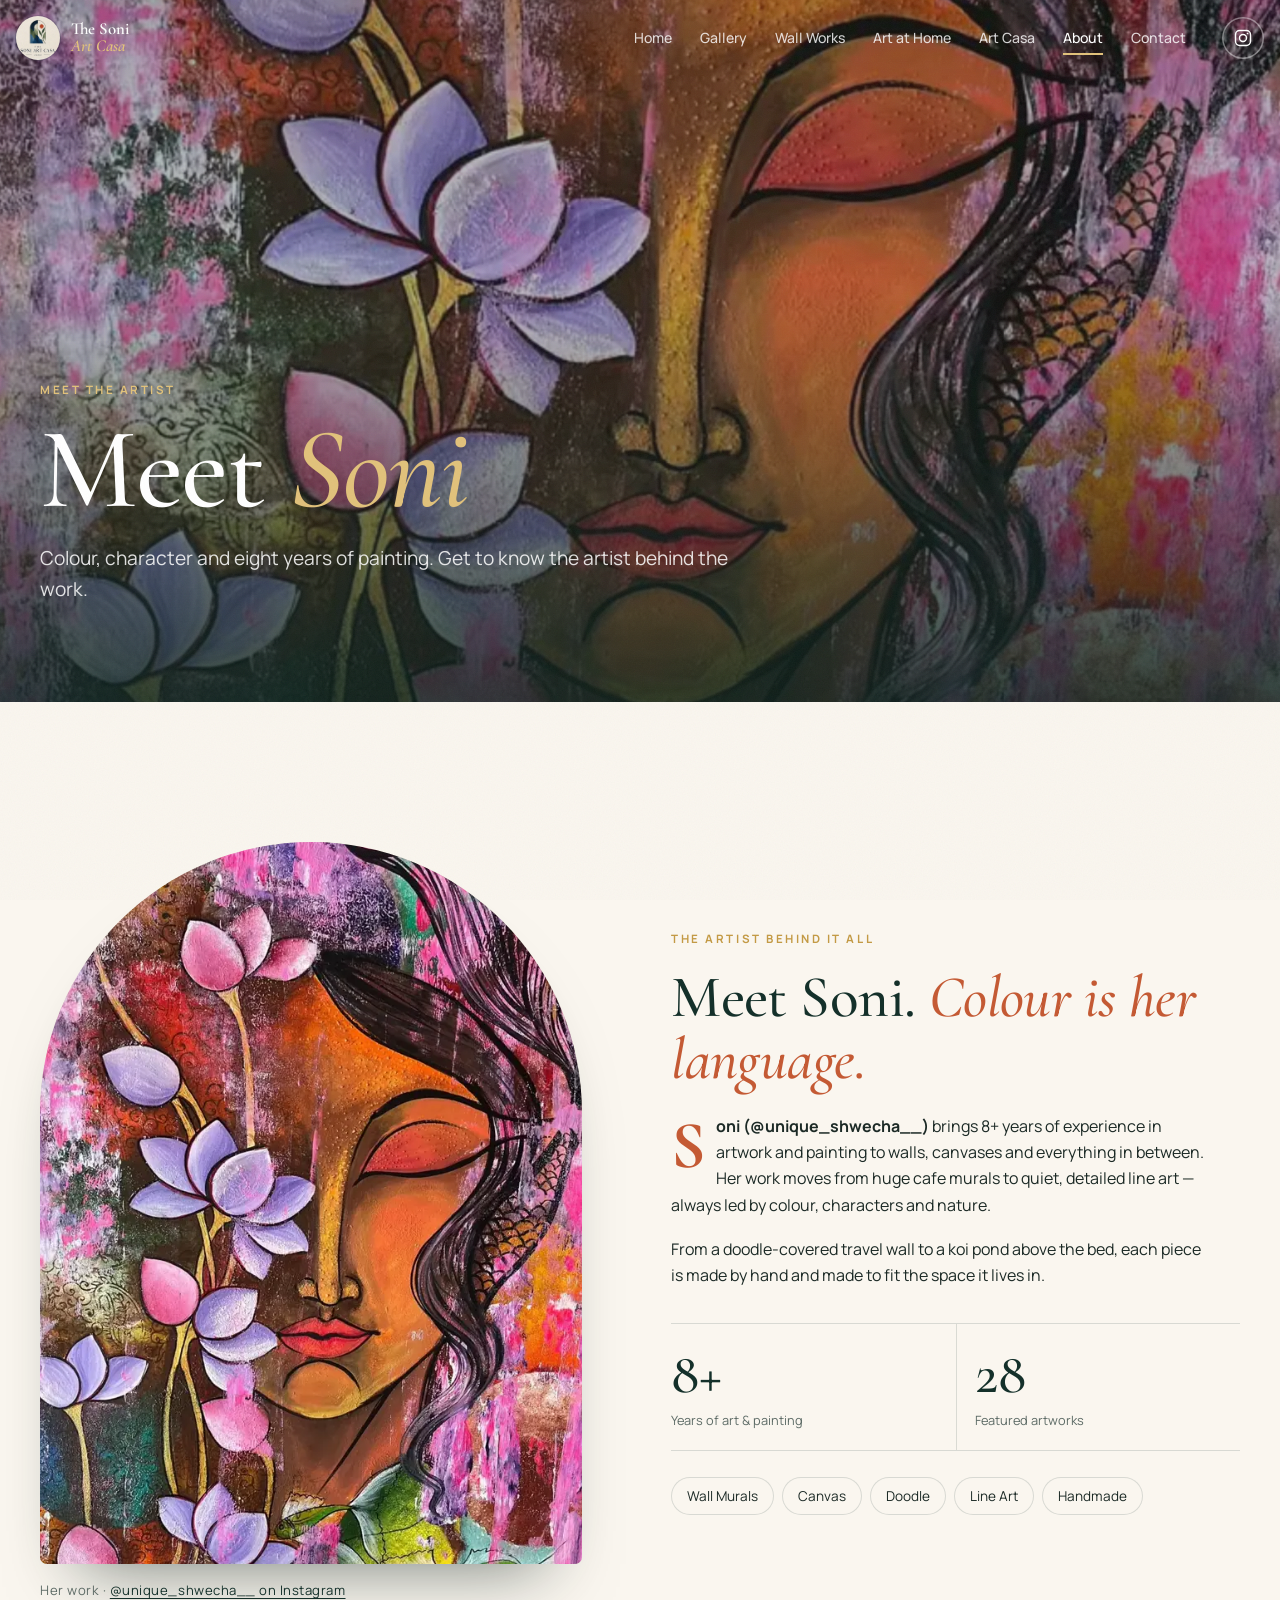
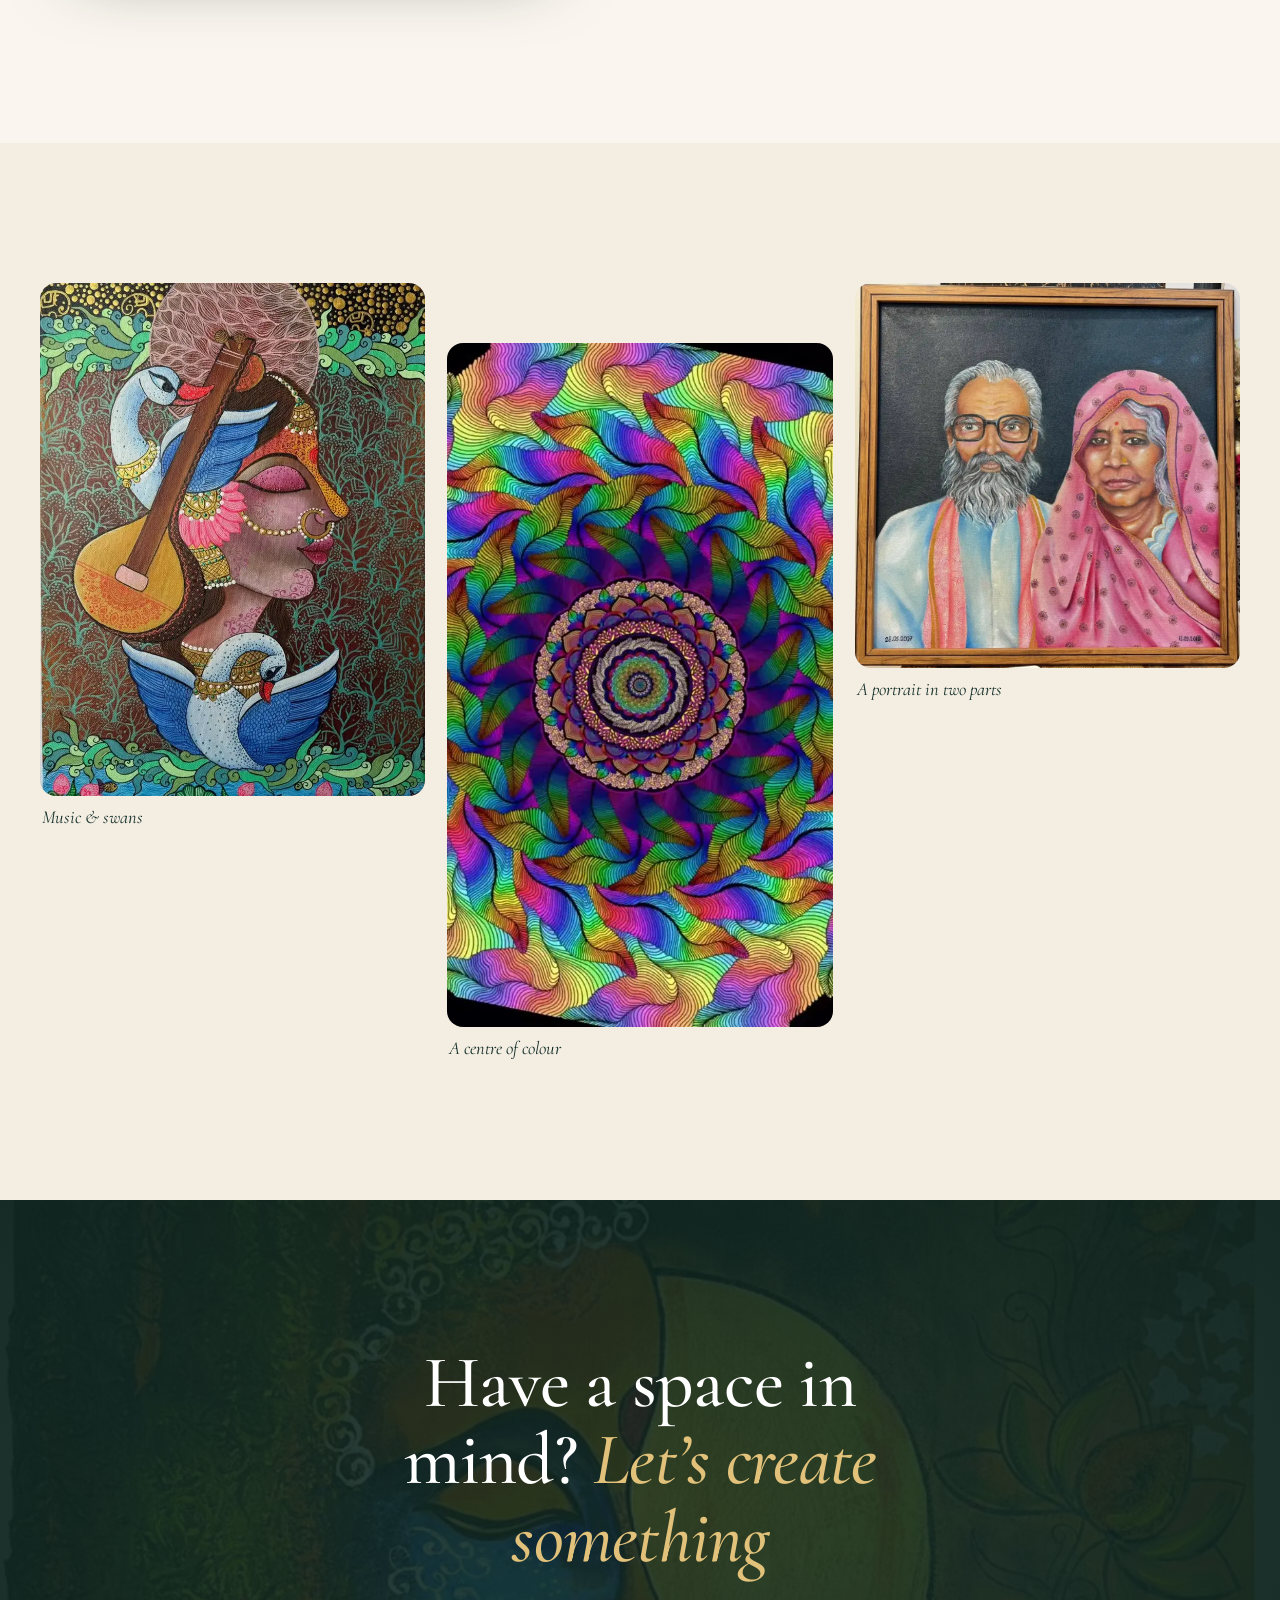
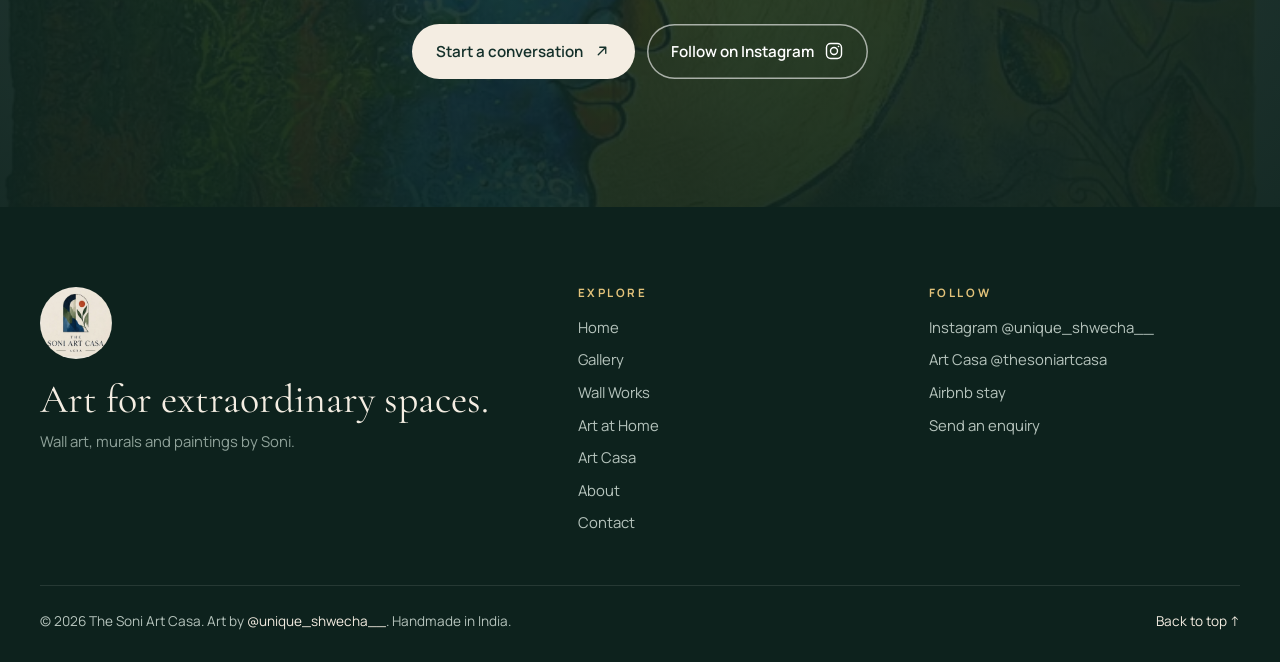
==== commit a162935c: "Redesign: premium animated multi-page site" ====
--- a/about.html
+++ b/about.html
@@ -1,8 +1,102 @@
-<!doctype html><html lang="en"><head><meta charset="utf-8"><meta name="viewport" content="width=device-width,initial-scale=1"><title>About Soni | The Soni Art Casa</title><meta name="description" content="Art and painting by Soni, with 8+ years of experience. Explore wall murals, 28 artworks, handmade pieces and art in real homes."><link rel="icon" href="img/logo.webp" type="image/webp"><link rel="preconnect" href="https://fonts.googleapis.com"><link href="https://fonts.googleapis.com/css2?family=Plus+Jakarta+Sans:wght@400;500;600;800&family=Space+Mono&display=swap" rel="stylesheet"><link rel="stylesheet" href="style.css"><noscript><style>.rv{opacity:1;transform:none}</style></noscript></head><body><header class="hero small"><nav><a class="logo" href="index.html"><img src="img/logo.webp" alt="The Soni Art Casa logo"><b>the soni art casa</b></a><a href="index.html" class="">Home</a><a href="gallery.html" class="">Gallery</a><a href="wall-works.html" class="">Wall Works</a><a href="art-at-home.html" class="">Art at Home</a><a href="art-casa.html" class="">Art Casa</a><a href="about.html" class="on">About</a><a href="contact.html" class="">Contact</a></nav><h1>Meet <span>Soni</span></h1><p class="sub">Colour, character and eight years of painting. Get to know the artist behind the work.</p></header>
-<section><div class="wrap rv"><p class="eyebrow mono">The artist behind it all</p><h2>Meet Soni. Colour is her language.</h2>
-<div class="grid3"><div class="card photo"><img src="img/07.webp" alt="An orange painted face framed by purple petals and black flowing hair"><div class="mono topline" style="color:#0b3a5e">Her work</div><div class="white"><div class="big">Soni</div><p class="muted">@unique_shwecha__ on Instagram.</p></div></div>
-<div class="card"><div class="muted">The story</div><p class="muted" style="margin-top:14px"><b style="color:var(--ink)">Soni (@unique_shwecha__)</b> brings 8+ years of experience in artwork and painting to walls, canvases and everything in between. Her work moves from huge cafe murals to quiet, detailed line art &mdash; always led by colour, characters and nature.<br><br>From a doodle-covered travel wall to a koi pond above the bed, each piece is made by hand and made to fit the space it lives in.</p></div>
-<div class="stack"><div class="card lime"><div class="expmark"><b>8<span>+</span></b><p>Years of art<br>&amp; painting</p></div></div><div class="card grey"><span>Featured artworks</span><span class="big" style="margin:0;font-size:40px">28</span></div></div></div>
-<div class="chips"><span class="chip on">Wall Murals</span><span class="chip">Canvas</span><span class="chip">Doodle</span><span class="chip">Line Art</span><span class="chip">Handmade</span></div>
-<div class="cta"><a class="btn" href="contact.html" style="background:#0c1d2e">Have a space in mind? Let's create something <span class="arr">&#8599;</span></a></div></div></section>
-<footer>&copy; 2026 The Soni Art Casa. Art by <a href="https://www.instagram.com/unique_shwecha__/">@unique_shwecha__</a>. Handmade in India.</footer><script>const io=new IntersectionObserver(e=>e.forEach(x=>{if(x.isIntersecting)x.target.classList.add("in")}),{threshold:.12});document.querySelectorAll(".rv").forEach(e=>io.observe(e));setTimeout(()=>document.querySelectorAll(".rv").forEach(e=>e.classList.add("in")),1500);</script></body></html>+<!doctype html>
+<html lang="en">
+<head>
+<meta charset="utf-8">
+<meta name="viewport" content="width=device-width,initial-scale=1,viewport-fit=cover">
+<title>About Soni | The Soni Art Casa</title>
+<meta name="description" content="Meet Soni (@unique_shwecha__): colour, character and eight years of painting. Get to know the artist behind the work.">
+<meta name="theme-color" content="#14302a">
+<meta property="og:title" content="About Soni | The Soni Art Casa">
+<meta property="og:description" content="Meet Soni (@unique_shwecha__): colour, character and eight years of painting. Get to know the artist behind the work.">
+<meta property="og:type" content="website">
+<meta property="og:image" content="img/hero-painting.webp">
+<link rel="icon" href="img/logo.webp" type="image/webp">
+<link rel="preconnect" href="https://fonts.googleapis.com">
+<link rel="preconnect" href="https://fonts.gstatic.com" crossorigin>
+<link href="https://fonts.googleapis.com/css2?family=Cormorant+Garamond:ital,wght@0,400;0,500;0,600;1,400;1,500&family=Manrope:wght@400;500;600;700&display=swap" rel="stylesheet">
+<link rel="stylesheet" href="styles.css">
+<noscript><style>.rv{opacity:1!important;transform:none!important}</style></noscript>
+</head>
+<body class="pg-about">
+<a class="skip" href="#main">Skip to content</a>
+<header class="site-head" id="top">
+  <div class="head-in">
+    <a class="brand" href="index.html" aria-label="The Soni Art Casa, home"><img src="img/logo.webp" width="44" height="44" alt=""><span>The Soni<br><em>Art Casa</em></span></a>
+    <nav class="main-nav" aria-label="Main">
+      <a href="index.html">Home</a><a href="gallery.html">Gallery</a><a href="wall-works.html">Wall Works</a><a href="art-at-home.html">Art at Home</a><a href="art-casa.html">Art Casa</a><a href="about.html" class="on" aria-current="page">About</a><a href="contact.html">Contact</a>
+    </nav>
+    <a class="head-ig" href="https://www.instagram.com/unique_shwecha__/" target="_blank" rel="noopener noreferrer" aria-label="Instagram @unique_shwecha__"><svg class="ic" viewBox="0 0 24 24" aria-hidden="true"><rect x="3" y="3" width="18" height="18" rx="5"/><circle cx="12" cy="12" r="4.2"/><circle cx="17.4" cy="6.6" r="1" class="fill"/></svg></a>
+    <button class="burger" type="button" aria-label="Open menu" aria-expanded="false" aria-controls="menu"><span></span><span></span></button>
+  </div>
+</header>
+<div class="menu" id="menu" aria-hidden="true">
+  <nav aria-label="Mobile">
+    <a href="index.html" style="--i:0"><small>01</small>Home</a><a href="gallery.html" style="--i:1"><small>02</small>Gallery</a><a href="wall-works.html" style="--i:2"><small>03</small>Wall Works</a><a href="art-at-home.html" style="--i:3"><small>04</small>Art at Home</a><a href="art-casa.html" style="--i:4"><small>05</small>Art Casa</a><a href="about.html" style="--i:5" class="on" aria-current="page"><small>06</small>About</a><a href="contact.html" style="--i:6"><small>07</small>Contact</a>
+  </nav>
+  <div class="menu-foot"><a href="https://www.instagram.com/unique_shwecha__/" target="_blank" rel="noopener noreferrer"><svg class="ic" viewBox="0 0 24 24" aria-hidden="true"><rect x="3" y="3" width="18" height="18" rx="5"/><circle cx="12" cy="12" r="4.2"/><circle cx="17.4" cy="6.6" r="1" class="fill"/></svg> @unique_shwecha__</a><a href="https://www.instagram.com/thesoniartcasa/" target="_blank" rel="noopener noreferrer"><svg class="ic" viewBox="0 0 24 24" aria-hidden="true"><rect x="3" y="3" width="18" height="18" rx="5"/><circle cx="12" cy="12" r="4.2"/><circle cx="17.4" cy="6.6" r="1" class="fill"/></svg> @thesoniartcasa</a></div>
+</div>
+<main id="main">
+<section class="phero">
+  <div class="phero-media" aria-hidden="true"><img src="img/07.webp" alt="" class="kb" data-parallax="0.18"></div>
+  <div class="wrap phero-in">
+    <p class="kicker rv">Meet the artist</p>
+    <h1 class="rv" style="--d:.08s">Meet <em>Soni</em></h1>
+    <p class="lead rv" style="--d:.16s">Colour, character and eight years of painting. Get to know the artist behind the work.</p>
+  </div>
+  <span class="phero-alt sr"></span>
+</section>
+<section class="sec">
+  <div class="wrap split">
+    <div class="split-media rv">
+      <div class="arch"><img src="img/07.webp" alt="An orange painted face framed by purple petals and black flowing hair" loading="lazy"></div>
+      <span class="tagline">Her work &middot; <a href="https://www.instagram.com/unique_shwecha__/" target="_blank" rel="noopener noreferrer">@unique_shwecha__ on Instagram</a></span>
+    </div>
+    <div class="split-copy">
+      <p class="kicker rv">The artist behind it all</p>
+      <h2 class="rv" style="--d:.08s">Meet Soni. <em>Colour is her language.</em></h2>
+      <p class="rv dropcap" style="--d:.16s"><b>Soni (@unique_shwecha__)</b> brings 8+ years of experience in artwork and painting to walls, canvases and everything in between. Her work moves from huge cafe murals to quiet, detailed line art &mdash; always led by colour, characters and nature.</p>
+      <p class="rv" style="--d:.22s">From a doodle-covered travel wall to a koi pond above the bed, each piece is made by hand and made to fit the space it lives in.</p>
+      <div class="stats two rv" style="--d:.28s">
+        <div><b><span data-count="8">8</span>+</b><small>Years of art &amp; painting</small></div>
+        <div><b><span data-count="28">28</span></b><small>Featured artworks</small></div>
+      </div>
+      <ul class="tags rv" style="--d:.34s"><li>Wall Murals</li><li>Canvas</li><li>Doodle</li><li>Line Art</li><li>Handmade</li></ul>
+    </div>
+  </div>
+</section>
+<section class="sec sec-paper">
+  <div class="wrap">
+    <div class="trio">
+      <figure class="m-item trio-i rv" data-cat="p"><button class="m-btn" type="button" aria-label="View larger: Music &amp; swans" data-lb data-full="img/20.webp" data-title="Music &amp; swans" data-link="https://www.instagram.com/unique_shwecha__/p/DT9gMsUE6cq/"><img src="img/20.webp" width="750" height="1000" alt="A colourful painting of a figure with a stringed instrument and swans" loading="lazy" decoding="async"><span class="m-zoom" aria-hidden="true">+</span></button><figcaption>Music &amp; swans</figcaption></figure><figure class="m-item trio-i rv" data-cat="p"><button class="m-btn" type="button" aria-label="View larger: A centre of colour" data-lb data-full="img/09.webp" data-title="A centre of colour" data-link="https://www.instagram.com/unique_shwecha__/reel/DSmfgyzE5hE/"><img src="img/09.webp" width="563" height="1000" alt="A circular mandala surrounded by rainbow-coloured flowing leaf patterns" loading="lazy" decoding="async"><span class="m-zoom" aria-hidden="true">+</span></button><figcaption>A centre of colour</figcaption></figure><figure class="m-item trio-i rv" data-cat="p"><button class="m-btn" type="button" aria-label="View larger: A portrait in two parts" data-lb data-full="img/22.webp" data-title="A portrait in two parts" data-link="https://www.instagram.com/unique_shwecha__/p/DY9JwPiTC-J/"><img src="img/22.webp" width="1000" height="1000" alt="A framed painted portrait of an older couple, one wearing glasses and the other a pink head covering" loading="lazy" decoding="async"><span class="m-zoom" aria-hidden="true">+</span></button><figcaption>A portrait in two parts</figcaption></figure>
+    </div>
+  </div>
+</section>
+<section class="cta-band slim">
+  <div class="cta-bg" aria-hidden="true"><img src="img/21.webp" alt="" loading="lazy" data-parallax="0.12"></div>
+  <div class="wrap cta-in">
+    <h2 class="rv">Have a space in mind? <em>Let&rsquo;s create something</em></h2>
+    <div class="cta-row rv" style="--d:.1s"><a class="btn light" href="contact.html"><span>Start a conversation</span><svg class="ar" viewBox="0 0 24 24" aria-hidden="true"><path d="M7 17 17 7M9 7h8v8"/></svg></a><a class="btn ghost-light" href="https://www.instagram.com/unique_shwecha__/" target="_blank" rel="noopener noreferrer"><span>Follow on Instagram</span><svg class="ic" viewBox="0 0 24 24" aria-hidden="true"><rect x="3" y="3" width="18" height="18" rx="5"/><circle cx="12" cy="12" r="4.2"/><circle cx="17.4" cy="6.6" r="1" class="fill"/></svg></a></div>
+  </div>
+</section>
+</main>
+<footer class="site-foot">
+  <div class="wrap foot-grid">
+    <div class="foot-brand"><img src="img/logo.webp" width="72" height="72" alt="The Soni Art Casa logo" loading="lazy"><p class="serif-lg">Art for extraordinary spaces.</p><p class="mut">Wall art, murals and paintings by Soni.</p></div>
+    <div><h3 class="kicker">Explore</h3><ul><li><a href="index.html">Home</a></li><li><a href="gallery.html">Gallery</a></li><li><a href="wall-works.html">Wall Works</a></li><li><a href="art-at-home.html">Art at Home</a></li><li><a href="art-casa.html">Art Casa</a></li><li><a href="about.html">About</a></li><li><a href="contact.html">Contact</a></li></ul></div>
+    <div><h3 class="kicker">Follow</h3><ul>
+      <li><a href="https://www.instagram.com/unique_shwecha__/" target="_blank" rel="noopener noreferrer">Instagram @unique_shwecha__</a></li>
+      <li><a href="https://www.instagram.com/thesoniartcasa/" target="_blank" rel="noopener noreferrer">Art Casa @thesoniartcasa</a></li>
+      <li><a href="https://www.airbnb.co.in/rooms/1779952720169578008" target="_blank" rel="noopener noreferrer">Airbnb stay</a></li>
+      <li><a href="contact.html">Send an enquiry</a></li></ul></div>
+  </div>
+  <div class="wrap foot-base"><p>&copy; 2026 The Soni Art Casa. Art by <a href="https://www.instagram.com/unique_shwecha__/" target="_blank" rel="noopener noreferrer">@unique_shwecha__</a>. Handmade in India.</p><a class="totop" href="#top">Back to top &uarr;</a></div>
+</footer>
+<div class="lb" role="dialog" aria-modal="true" aria-label="Artwork viewer" hidden>
+  <button class="lb-x" type="button" aria-label="Close">&times;</button>
+  <button class="lb-nav lb-prev" type="button" aria-label="Previous">&#8249;</button>
+  <figure class="lb-fig"><img alt=""><figcaption><span class="lb-t"></span><span class="lb-c"></span><a class="lb-l" target="_blank" rel="noopener noreferrer">View on Instagram <svg class="ar" viewBox="0 0 24 24" aria-hidden="true"><path d="M7 17 17 7M9 7h8v8"/></svg></a><span class="lb-n"></span></figcaption></figure>
+  <button class="lb-nav lb-next" type="button" aria-label="Next">&#8250;</button>
+</div>
+<script src="script.js" defer></script>
+</body>
+</html>
--- a/styles.css
+++ b/styles.css
@@ -0,0 +1,393 @@
+
+:root{
+  --ink:#14302a;--ink2:#0d221d;--forest:#1d4037;--cream:#f4ede2;--paper:#faf6ef;--sand:#e9dfcf;
+  --gold:#c39a45;--gold2:#e2c27a;--terra:#c45a34;--rose:#d98a7a;--teal:#2f6f6a;
+  --txt:#1c2a26;--mut:#5d6b66;--line:rgba(20,48,42,.14);
+  --serif:'Cormorant Garamond',Georgia,'Times New Roman',serif;--sans:'Manrope',system-ui,-apple-system,'Segoe UI',sans-serif;
+  --ease:cubic-bezier(.22,.8,.24,1);--r:22px;--head:76px;
+}
+@view-transition{navigation:auto}
+::view-transition-old(root){animation:.32s var(--ease) both vt-out}
+::view-transition-new(root){animation:.5s var(--ease) both vt-in}
+@keyframes vt-out{to{opacity:0;transform:translateY(-10px)}}
+@keyframes vt-in{from{opacity:0;transform:translateY(14px)}}
+*,*::before,*::after{box-sizing:border-box;margin:0;padding:0}
+html{scroll-behavior:smooth;-webkit-text-size-adjust:100%}
+body{font-family:var(--sans);color:var(--txt);background:var(--paper);line-height:1.65;font-size:16px;-webkit-font-smoothing:antialiased;overflow-x:hidden}
+body::after{content:"";position:fixed;inset:0;pointer-events:none;z-index:200;opacity:.05;background-image:url("data:image/svg+xml,%3Csvg xmlns='http://www.w3.org/2000/svg' width='160' height='160'%3E%3Cfilter id='n'%3E%3CfeTurbulence type='fractalNoise' baseFrequency='.85' numOctaves='3' stitchTiles='stitch'/%3E%3C/filter%3E%3Crect width='100%25' height='100%25' filter='url(%23n)'/%3E%3C/svg%3E")}
+body.js{animation:pagein .6s var(--ease) both}
+body.leaving{opacity:0;transform:translateY(-8px);transition:opacity .28s ease,transform .28s ease}
+@keyframes pagein{from{opacity:0}to{opacity:1}}
+img{display:block;max-width:100%;height:auto}
+a{color:inherit;text-decoration:none}
+button{font:inherit;color:inherit;background:none;border:0;cursor:pointer}
+:focus-visible{outline:2px solid var(--gold);outline-offset:3px;border-radius:6px}
+.skip{position:absolute;left:-999px;top:8px;z-index:300;background:var(--ink);color:#fff;padding:10px 16px;border-radius:999px}
+.skip:focus{left:12px}
+.sr{position:absolute;width:1px;height:1px;overflow:hidden;clip:rect(0 0 0 0)}
+.wrap{width:min(1200px,100% - 40px);margin-inline:auto}
+h1,h2,h3{font-family:var(--serif);font-weight:500;line-height:1.05;letter-spacing:-.01em;color:var(--ink)}
+h1 em,h2 em,h3 em,.serif-lg em{font-style:italic;color:var(--terra)}
+h2{font-size:clamp(2.1rem,5.2vw,3.7rem)}
+h3{font-size:clamp(1.45rem,2.6vw,1.9rem)}
+.kicker{font-family:var(--sans);font-size:.72rem;font-weight:700;letter-spacing:.22em;text-transform:uppercase;color:var(--gold)}
+.lead{font-size:clamp(1.05rem,1.6vw,1.2rem);color:var(--mut);max-width:58ch}
+.mut{color:var(--mut)}
+.center{text-align:center;margin-top:46px}
+.ic{width:20px;height:20px;fill:none;stroke:currentColor;stroke-width:1.7;flex:none}.ic .fill{fill:currentColor;stroke:none}
+.ar{width:18px;height:18px;fill:none;stroke:currentColor;stroke-width:1.8;stroke-linecap:round;stroke-linejoin:round;flex:none;transition:transform .35s var(--ease)}
+
+/* buttons */
+.btn{display:inline-flex;align-items:center;gap:10px;padding:15px 24px;border-radius:999px;background:var(--ink);color:#fff;font-weight:600;font-size:.95rem;position:relative;overflow:hidden;isolation:isolate;transition:transform .35s var(--ease),box-shadow .35s var(--ease),color .3s}
+.btn::before{content:"";position:absolute;inset:0;background:var(--terra);transform:translateY(101%);transition:transform .45s var(--ease);z-index:-1;border-radius:inherit}
+.btn:hover{transform:translateY(-2px);box-shadow:0 14px 30px -12px rgba(20,48,42,.45)}
+.btn:hover::before{transform:none}
+.btn:hover .ar{transform:translate(3px,-3px)}
+.btn.ghost{background:transparent;color:var(--ink);box-shadow:inset 0 0 0 1.5px var(--ink)}
+.btn.ghost:hover{color:#fff}
+.btn.light{background:var(--cream);color:var(--ink)}
+.btn.light:hover{color:#fff}
+.btn.ghost-light{background:transparent;color:#fff;box-shadow:inset 0 0 0 1.5px rgba(255,255,255,.6)}
+.btn.ghost-light::before{background:#fff}
+.btn.ghost-light:hover{color:var(--ink)}
+.link{display:inline-flex;align-items:center;gap:8px;font-weight:600;color:var(--ink);padding-bottom:4px;background:linear-gradient(var(--terra),var(--terra)) 0 100%/0 1.5px no-repeat,linear-gradient(var(--line),var(--line)) 0 100%/100% 1.5px no-repeat;transition:background-size .45s var(--ease)}
+.link:hover{background-size:100% 1.5px,100% 1.5px}.link:hover .ar{transform:translate(3px,-3px)}
+.cta-row{display:flex;flex-wrap:wrap;gap:12px;margin-top:30px}
+.ul{text-decoration:underline;text-underline-offset:4px}
+
+/* header */
+.site-head{position:fixed;inset:0 0 auto;z-index:100;height:var(--head);transition:background .4s,box-shadow .4s,height .4s var(--ease)}
+.site-head.scrolled{background:rgba(250,246,239,.86);backdrop-filter:saturate(1.4) blur(14px);-webkit-backdrop-filter:saturate(1.4) blur(14px);box-shadow:0 1px 0 var(--line);--head:64px;height:64px}
+.head-in{width:min(1320px,100% - 32px);margin:auto;height:100%;display:flex;align-items:center;gap:24px}
+.brand{display:flex;align-items:center;gap:11px;margin-right:auto;font-family:var(--serif);font-size:1.05rem;line-height:1;font-weight:600;color:var(--ink)}
+.brand img{width:44px;height:44px;border-radius:50%;box-shadow:0 0 0 1px var(--line);transition:transform .6s var(--ease)}
+.brand:hover img{transform:rotate(-12deg) scale(1.06)}
+.brand em{font-style:italic;color:var(--terra)}
+.main-nav{display:flex;gap:4px}
+.main-nav a{position:relative;padding:8px 12px;font-size:.88rem;font-weight:500;color:var(--ink);opacity:.82;transition:opacity .2s}
+.main-nav a::after{content:"";position:absolute;left:12px;right:12px;bottom:3px;height:1.5px;background:var(--terra);transform:scaleX(0);transform-origin:right;transition:transform .4s var(--ease)}
+.main-nav a:hover,.main-nav a.on{opacity:1}
+.main-nav a:hover::after,.main-nav a.on::after{transform:scaleX(1);transform-origin:left}
+.head-ig{display:grid;place-items:center;width:42px;height:42px;border-radius:50%;box-shadow:inset 0 0 0 1.5px var(--line);color:var(--ink);transition:background .3s,color .3s}
+.head-ig:hover{background:var(--ink);color:#fff}
+.burger{display:none;width:46px;height:46px;border-radius:50%;background:var(--ink);position:relative;z-index:120}
+.burger span{position:absolute;left:14px;right:14px;height:1.6px;background:#fff;transition:transform .45s var(--ease),top .45s var(--ease)}
+.burger span:first-child{top:19px}.burger span:last-child{top:26px}
+.menu-open .burger span:first-child{top:22.5px;transform:rotate(45deg)}
+.menu-open .burger span:last-child{top:22.5px;transform:rotate(-45deg)}
+.menu{position:fixed;inset:0;z-index:110;background:var(--ink);color:var(--cream);display:flex;flex-direction:column;justify-content:center;padding:90px 28px 40px;clip-path:circle(0 at calc(100% - 39px) 38px);transition:clip-path .7s var(--ease);visibility:hidden}
+.menu-open .menu{clip-path:circle(150% at calc(100% - 39px) 38px);visibility:visible}
+.menu nav{display:flex;flex-direction:column;gap:4px}
+.menu nav a{font-family:var(--serif);font-size:clamp(2.1rem,9vw,3rem);line-height:1.15;display:flex;align-items:baseline;gap:14px;opacity:0;transform:translateY(24px);transition:opacity .5s,transform .6s var(--ease)}
+.menu nav a small{font-family:var(--sans);font-size:.7rem;letter-spacing:.2em;color:var(--gold2)}
+.menu nav a.on{color:var(--gold2);font-style:italic}
+.menu-open .menu nav a{opacity:1;transform:none;transition-delay:calc(.15s + var(--i)*.05s)}
+.menu-foot{margin-top:40px;display:flex;flex-direction:column;gap:12px;font-size:.95rem;opacity:.85}
+.menu-foot a{display:flex;align-items:center;gap:10px}
+.menu-open .site-head{background:transparent;box-shadow:none;backdrop-filter:none}
+.menu-open .brand{color:var(--cream);position:relative;z-index:120}
+.menu-open{overflow:hidden}
+
+/* hero */
+.hero{position:relative;min-height:100svh;padding:calc(var(--head) + 40px) 0 80px;display:flex;align-items:center;overflow:hidden;background:var(--cream)}
+.hero-bg{position:absolute;inset:0;background:radial-gradient(60% 50% at 85% 20%,rgba(196,90,52,.16),transparent 70%),radial-gradient(50% 50% at 10% 90%,rgba(47,111,106,.16),transparent 70%),radial-gradient(40% 40% at 60% 80%,rgba(195,154,69,.18),transparent 70%)}
+.hero-bg::after{content:"";position:absolute;right:-12vw;top:-18vw;width:58vw;height:58vw;border-radius:50%;border:1px solid rgba(195,154,69,.35);animation:spin 80s linear infinite}
+@keyframes spin{to{transform:rotate(360deg)}}
+.hero-grid{position:relative;display:grid;grid-template-columns:1.05fr 1fr;gap:56px;align-items:center}
+.hero-h{font-size:clamp(3.2rem,8.4vw,7rem);line-height:.95;margin:22px 0 26px}
+.hero-h .line{display:block}
+.hero-h em{color:var(--terra)}
+.hero-ig{display:inline-flex;align-items:center;gap:10px;margin-top:34px;font-size:.9rem;color:var(--mut)}
+.hero-ig b{color:var(--ink);font-weight:600}
+.hero-ig:hover b{color:var(--terra)}
+.hero-art{position:relative;height:min(74vh,640px);min-height:440px}
+.frame{position:absolute;border-radius:var(--r);overflow:hidden;background:var(--sand);box-shadow:0 30px 60px -28px rgba(13,34,29,.5),0 0 0 8px #fff}
+.frame img{width:100%;height:100%;object-fit:cover}
+.f-main{inset:0 14% 6% 12%;border-radius:220px 220px var(--r) var(--r)}
+.slides{position:absolute;inset:0}
+.slide{position:absolute;inset:0;opacity:0;transition:opacity 1.4s ease;transform:scale(1.08)}
+.slide.on{opacity:1;animation:kb 9s ease-out both}
+@keyframes kb{from{transform:scale(1.14) translate(1.5%,1%)}to{transform:scale(1.02) translate(0,0)}}
+.slide-cap{position:absolute;left:0;right:0;bottom:0;padding:44px 22px 18px;display:flex;justify-content:space-between;align-items:flex-end;gap:12px;color:#fff;background:linear-gradient(transparent,rgba(13,34,29,.7));font-family:var(--serif);font-style:italic;font-size:1.25rem}
+.dots{display:flex;gap:6px;padding-bottom:8px}.dots i{width:7px;height:7px;border-radius:50%;background:rgba(255,255,255,.45);transition:all .4s}.dots i.on{background:#fff;width:20px;border-radius:4px}
+.f-a{width:30%;aspect-ratio:3/4;left:0;bottom:2%;animation:float 7s ease-in-out infinite}
+.f-b{width:27%;aspect-ratio:3/4;right:0;top:10%;animation:float 8s ease-in-out -3s infinite}
+@keyframes float{50%{translate:0 -12px}}
+.hero-badge{position:absolute;left:3%;top:3%;width:118px;height:118px;display:grid;place-items:center;background:var(--ink);color:var(--cream);border-radius:50%;z-index:3}
+.hero-badge svg{position:absolute;inset:0;animation:spin 22s linear infinite;fill:var(--cream);font-size:10.2px;letter-spacing:.2em;font-weight:600;font-family:var(--sans)}
+.hero-badge b{font-size:1.6rem;color:var(--gold2)}
+.scroll-cue{position:absolute;left:50%;bottom:22px;width:26px;height:42px;border-radius:14px;box-shadow:inset 0 0 0 1.5px var(--ink);opacity:.55;translate:-50% 0}
+.scroll-cue span{position:absolute;left:50%;top:9px;width:3px;height:8px;margin-left:-1.5px;border-radius:2px;background:var(--ink);animation:cue 1.8s ease-in-out infinite}
+@keyframes cue{60%{transform:translateY(12px);opacity:0}100%{opacity:0}}
+
+/* marquee */
+.marquee{background:var(--ink);color:var(--cream);overflow:hidden;padding:20px 0;border-block:1px solid rgba(255,255,255,.08)}
+.mq-track{display:flex;width:max-content;animation:mq 32s linear infinite;font-family:var(--serif);font-style:italic;font-size:clamp(1.5rem,3vw,2.3rem);align-items:center}
+.mq-track span{padding:0 26px;white-space:nowrap}.mq-track i{color:var(--gold2);font-style:normal;font-size:.7em}
+@keyframes mq{to{transform:translateX(-50%)}}
+
+/* sections */
+.sec{padding:clamp(80px,11vw,140px) 0;position:relative}
+.sec-paper{background:var(--cream)}
+.sec-dark{background:var(--ink);color:#d8e0da}
+.sec-dark h2,.sec-dark h3{color:var(--cream)}.sec-dark h2 em{color:var(--gold2)}.sec-dark .lead{color:#a9b8b1}
+.sec-head{max-width:760px;margin-bottom:54px}
+.sec-head.row{max-width:none;display:flex;justify-content:space-between;align-items:flex-end;gap:24px;flex-wrap:wrap}
+.sec-head h2{margin:14px 0 18px}
+.split{display:grid;grid-template-columns:1fr 1.05fr;gap:clamp(40px,7vw,100px);align-items:center}
+.split.narrow{grid-template-columns:1.1fr .9fr}
+.split-copy>p{margin:0 0 18px;max-width:54ch}
+.split-copy h2{margin:16px 0 22px}
+.split-media{position:relative}
+.arch{display:block;width:100%;border-radius:999px 999px 26px 26px;overflow:hidden;aspect-ratio:3/4;box-shadow:0 40px 70px -40px rgba(13,34,29,.6);background:var(--sand)}
+.arch img{width:100%;height:115%;object-fit:cover;transition:transform 1.2s var(--ease)}
+.arch:hover img{transform:scale(1.04)}
+.tagline{display:inline-block;margin-top:16px;font-size:.82rem;color:var(--mut);letter-spacing:.04em}
+.tagline a{color:var(--ink);text-decoration:underline;text-underline-offset:3px}
+.stats{display:grid;grid-template-columns:repeat(3,1fr);gap:0;margin:34px 0 26px;border-block:1px solid var(--line)}
+.stats.two{grid-template-columns:repeat(2,1fr)}
+.stats>div{padding:22px 16px 20px 0}.stats>div+div{padding-left:18px;border-left:1px solid var(--line)}
+.stats b{display:block;font-family:var(--serif);font-weight:500;font-size:clamp(2.6rem,5vw,3.6rem);line-height:1;color:var(--ink)}
+.stats b.w{font-size:clamp(2rem,4vw,2.8rem)}.stats b i{color:var(--terra)}
+.stats small{display:block;margin-top:8px;font-size:.8rem;color:var(--mut);line-height:1.45}
+.sig{font-family:var(--serif);font-size:1.6rem;font-style:italic;color:var(--ink);margin-bottom:24px}
+.sig span{font-family:var(--sans);font-style:normal;font-size:.85rem;color:var(--mut)}
+.dropcap::first-letter{font-family:var(--serif);float:left;font-size:4.2em;line-height:.8;padding:6px 10px 0 0;color:var(--terra)}
+.tags{list-style:none;display:flex;flex-wrap:wrap;gap:8px}
+.tags li{padding:8px 16px;border-radius:999px;box-shadow:inset 0 0 0 1px var(--line);font-size:.85rem;transition:background .3s,color .3s}
+.tags li:hover{background:var(--ink);color:#fff}
+
+/* services */
+.services{list-style:none;display:grid;grid-template-columns:repeat(4,1fr);border-top:1px solid rgba(255,255,255,.12)}
+.services li{position:relative;padding:28px 22px 30px 0;border-bottom:1px solid rgba(255,255,255,.12);overflow:hidden}
+.services li:not(:nth-child(4n+1)){padding-left:22px;border-left:1px solid rgba(255,255,255,.12)}
+.services .num{font-size:.72rem;letter-spacing:.2em;color:var(--gold2)}
+.services b{display:block;font-family:var(--serif);font-weight:500;font-size:1.65rem;color:var(--cream);margin:12px 0 4px;transition:transform .45s var(--ease),color .3s}
+.services small{color:#a9b8b1;font-size:.88rem}
+.services li::before{content:"";position:absolute;inset:auto 0 0 0;height:2px;background:var(--gold2);transform:scaleX(0);transform-origin:left;transition:transform .5s var(--ease)}
+.services li:hover b{transform:translateX(6px);color:var(--gold2)}.services li:hover::before{transform:none}
+.pillars{display:grid;grid-template-columns:repeat(3,1fr);gap:20px;margin-top:64px}
+.pillar{padding:34px 30px;border-radius:var(--r);background:rgba(255,255,255,.04);box-shadow:inset 0 0 0 1px rgba(255,255,255,.1);transition:background .4s,transform .45s var(--ease)}
+.pillar:hover{background:rgba(255,255,255,.08);transform:translateY(-6px)}
+.glyph{display:grid;place-items:center;width:52px;height:52px;border-radius:50%;background:var(--gold);color:var(--ink);font-size:1.4rem;margin-bottom:22px}
+.pillar h3{margin-bottom:10px}.pillar p{color:#a9b8b1}
+
+/* worlds */
+.worlds{display:grid;grid-template-columns:repeat(3,1fr);gap:24px}
+.world{display:block;border-radius:var(--r);overflow:hidden;background:#fff;box-shadow:0 1px 0 var(--line),0 20px 40px -30px rgba(13,34,29,.4);transition:transform .5s var(--ease),box-shadow .5s var(--ease)}
+.world:hover{transform:translateY(-8px);box-shadow:0 34px 60px -30px rgba(13,34,29,.5)}
+.w-img{aspect-ratio:4/4.4;overflow:hidden;background:var(--sand)}
+.w-img img{width:100%;height:100%;object-fit:cover;transition:transform 1.1s var(--ease),filter .6s}
+.world:hover .w-img img{transform:scale(1.07)}
+.w-txt{padding:24px 24px 26px}.w-txt h3{margin:10px 0 8px}.w-txt p{color:var(--mut);font-size:.95rem}
+.more{display:inline-flex;align-items:center;gap:6px;margin-top:16px;font-weight:600;font-size:.9rem;color:var(--terra)}
+.world:hover .more .ar{transform:translate(3px,-3px)}
+
+/* masonry */
+.masonry{columns:3 300px;column-gap:20px}
+.m-home{columns:4 220px}
+.m-item{break-inside:avoid;margin:0 0 20px;position:relative}
+.m-item[hidden]{display:none}
+.m-btn{display:block;width:100%;position:relative;border-radius:16px;overflow:hidden;background:var(--sand);cursor:zoom-in;text-align:left}
+.m-btn img{width:100%;transition:transform .9s var(--ease),filter .6s}
+.m-btn::after{content:"";position:absolute;inset:0;background:linear-gradient(180deg,transparent 55%,rgba(13,34,29,.55));opacity:0;transition:opacity .5s}
+.m-zoom{position:absolute;right:14px;top:14px;width:40px;height:40px;border-radius:50%;background:rgba(250,246,239,.92);color:var(--ink);display:grid;place-items:center;font-size:1.4rem;line-height:1;opacity:0;transform:scale(.6) rotate(-90deg);transition:all .45s var(--ease);z-index:2}
+.m-btn:hover img{transform:scale(1.06)}
+.m-btn:hover::after,.m-btn:focus-visible::after{opacity:1}
+.m-btn:hover .m-zoom,.m-btn:focus-visible .m-zoom{opacity:1;transform:none}
+.m-item figcaption{padding:10px 2px 0;font-family:var(--serif);font-size:1.15rem;font-style:italic;color:var(--ink);line-height:1.25}
+.chips{display:flex;flex-wrap:wrap;gap:8px;margin:-20px 0 34px}
+.chip{padding:10px 18px;border-radius:999px;box-shadow:inset 0 0 0 1px var(--line);font-size:.88rem;font-weight:500;background:#fff;transition:all .3s}
+.chip sup{font-size:.68rem;margin-left:4px;color:var(--gold)}
+.chip:hover{box-shadow:inset 0 0 0 1px var(--ink)}
+.chip.on{background:var(--ink);color:#fff}.chip.on sup{color:var(--gold2)}
+.m-item.pop{animation:pop .55s var(--ease) both}
+@keyframes pop{from{opacity:0;transform:translateY(16px) scale(.97)}}
+.trio{display:grid;grid-template-columns:repeat(3,1fr);gap:22px;align-items:start}
+.trio .m-item{margin:0}.trio .m-item:nth-child(2){margin-top:60px}
+.caption{margin-top:20px;color:var(--mut);font-size:.92rem;max-width:70ch}
+
+/* page hero */
+.phero{position:relative;min-height:min(78svh,720px);display:flex;align-items:flex-end;padding:calc(var(--head) + 60px) 0 clamp(56px,8vw,96px);color:#fff;overflow:hidden;background:var(--ink)}
+.phero-media{position:absolute;inset:0}
+.phero-media img{position:absolute;inset:-8% 0;width:100%;height:116%;object-fit:cover;animation:kb 14s ease-out both}
+.phero::before{content:"";position:absolute;inset:0;z-index:1;background:linear-gradient(180deg,rgba(13,34,29,.35) 0%,rgba(13,34,29,.25) 40%,rgba(13,34,29,.85) 100%)}
+.phero-in{position:relative;z-index:2}
+.phero h1{color:#fff;font-size:clamp(3.2rem,9vw,7.2rem);line-height:.95;margin:16px 0 18px}
+.phero h1 em{color:var(--gold2)}
+.phero .kicker{color:var(--gold2)}
+.phero .lead{color:rgba(255,255,255,.86)}
+.pg-index .site-head:not(.scrolled) .main-nav a{color:var(--ink)}
+body:not(.pg-index) .site-head:not(.scrolled) .main-nav a,body:not(.pg-index) .site-head:not(.scrolled) .brand{color:#fff}
+body:not(.pg-index) .site-head:not(.scrolled) .brand em{color:var(--gold2)}
+body:not(.pg-index) .site-head:not(.scrolled) .head-ig{color:#fff;box-shadow:inset 0 0 0 1.5px rgba(255,255,255,.4)}
+body:not(.pg-index) .site-head:not(.scrolled) .main-nav a::after{background:var(--gold2)}
+
+/* editorial rows */
+.ed-row{display:grid;grid-template-columns:1.3fr 1fr;gap:clamp(30px,6vw,80px);align-items:center;margin-bottom:clamp(60px,9vw,110px)}
+.ed-row:last-child{margin-bottom:0}
+.ed-row.rev{grid-template-columns:1fr 1.3fr}.ed-row.rev .ed-img{order:2}
+.ed-img{aspect-ratio:4/3;border-radius:var(--r)}
+.ed-img img{width:100%;height:110%;object-fit:cover}
+.ed-txt h3{font-size:clamp(2rem,4vw,3rem);margin:14px 0 14px}.ed-txt p{color:var(--mut);max-width:40ch}
+
+/* compare */
+.compare{position:relative;aspect-ratio:4/3;max-height:78vh;width:100%;border-radius:var(--r);overflow:hidden;background:var(--sand);box-shadow:0 40px 70px -40px rgba(13,34,29,.6);user-select:none;-webkit-user-select:none}
+.compare img{position:absolute;inset:0;width:100%;height:100%;object-fit:cover}
+.cmp-b{position:absolute;inset:0;clip-path:inset(0 calc(100% - var(--pos)) 0 0)}
+.cmp-handle{position:absolute;top:0;bottom:0;left:var(--pos);width:2px;background:#fff;translate:-1px 0;pointer-events:none}
+.cmp-handle i{position:absolute;top:50%;left:50%;width:54px;height:54px;border-radius:50%;background:#fff;color:var(--ink);display:grid;place-items:center;font-style:normal;font-size:1.3rem;letter-spacing:4px;translate:-50% -50%;box-shadow:0 10px 30px rgba(0,0,0,.25)}
+.cmp-lab{position:absolute;top:18px;padding:7px 14px;border-radius:999px;background:rgba(13,34,29,.7);color:#fff;font-size:.75rem;font-weight:600;letter-spacing:.14em;text-transform:uppercase;pointer-events:none}
+.cmp-lab.l{left:18px}.cmp-lab.r{right:18px}
+.compare input{position:absolute;inset:0;width:100%;height:100%;opacity:0;cursor:ew-resize;margin:0}
+.compare:focus-within .cmp-handle i{outline:2px solid var(--gold);outline-offset:3px}
+
+/* facts */
+.facts{display:grid;grid-template-columns:repeat(3,1fr);gap:20px}
+.fact{padding:34px 30px;border-radius:var(--r);background:var(--cream);transition:transform .45s var(--ease),box-shadow .45s}
+.fact:hover{transform:translateY(-6px);box-shadow:0 30px 50px -34px rgba(13,34,29,.45)}
+.fact b{display:block;font-family:var(--serif);font-weight:500;font-size:clamp(2.4rem,4.5vw,3.4rem);color:var(--ink);line-height:1;margin:16px 0 12px}
+.fact b em{color:var(--terra)}.fact p{color:var(--mut)}
+
+/* cta band */
+.cta-band{position:relative;overflow:hidden;color:#fff;padding:clamp(90px,13vw,170px) 0;background:var(--ink);text-align:center}
+.cta-band.slim{padding:clamp(80px,10vw,130px) 0}
+.cta-bg{position:absolute;inset:0}
+.cta-bg img{position:absolute;inset:-10% 0;width:100%;height:120%;object-fit:cover;opacity:.32;filter:saturate(1.1)}
+.cta-band::before{content:"";position:absolute;inset:0;z-index:1;background:radial-gradient(70% 90% at 50% 50%,rgba(13,34,29,.55),rgba(13,34,29,.92))}
+.cta-in{position:relative;z-index:2;display:flex;flex-direction:column;align-items:center}
+.cta-in h2{color:#fff;font-size:clamp(2.4rem,6vw,4.6rem);margin:16px 0 18px;max-width:16ch}
+.cta-in h2 em{color:var(--gold2)}.cta-in .kicker{color:var(--gold2)}
+.cta-in .lead{color:rgba(255,255,255,.82);margin-inline:auto}
+.cta-in .cta-row{justify-content:center}
+
+/* contact */
+.contact-grid{display:grid;grid-template-columns:1fr 1fr;gap:clamp(40px,7vw,90px);align-items:start}
+.contact-copy h2{margin:14px 0 16px}
+.channels{display:flex;flex-direction:column;gap:12px;margin-top:34px}
+.channel{display:flex;align-items:center;gap:16px;padding:18px 20px;border-radius:18px;background:var(--cream);transition:transform .4s var(--ease),background .3s,color .3s}
+.channel .ic{width:26px;height:26px}
+.channel span{flex:1}.channel b{display:block;font-weight:600}.channel small{color:var(--mut);font-size:.85rem}
+.channel:hover{transform:translateX(6px);background:var(--ink);color:#fff}.channel:hover small{color:#b6c4bd}.channel:hover .ar{transform:translate(3px,-3px)}
+.form{padding:clamp(26px,4vw,42px);border-radius:26px;background:#fff;box-shadow:0 1px 0 var(--line),0 40px 70px -50px rgba(13,34,29,.5);display:flex;flex-direction:column;gap:18px}
+.field{position:relative}
+.field input,.field textarea{width:100%;font:inherit;color:var(--txt);background:transparent;border:0;border-bottom:1.5px solid var(--line);padding:26px 0 10px;resize:vertical;transition:border-color .3s;border-radius:0}
+.field textarea{min-height:130px}
+.field label{position:absolute;left:0;top:26px;color:var(--mut);pointer-events:none;transform-origin:left;transition:transform .3s var(--ease),color .3s}
+.field input:focus,.field textarea:focus{outline:none;border-color:var(--terra)}
+.field input:focus+label,.field input:not(:placeholder-shown)+label,.field textarea:focus+label,.field textarea:not(:placeholder-shown)+label{transform:translateY(-22px) scale(.78);color:var(--terra)}
+.form .btn{align-self:flex-start;margin-top:8px}
+.form-err{color:var(--terra);font-size:.9rem}
+
+/* footer */
+.site-foot{background:var(--ink2);color:#b6c4bd;padding:80px 0 30px;font-size:.93rem}
+.foot-grid{display:grid;grid-template-columns:1.6fr 1fr 1fr;gap:40px;padding-bottom:50px;border-bottom:1px solid rgba(255,255,255,.1)}
+.foot-brand img{width:72px;height:72px;border-radius:50%;margin-bottom:18px}
+.serif-lg{font-family:var(--serif);font-size:clamp(1.8rem,3.4vw,2.5rem);color:var(--cream);line-height:1.1;margin-bottom:8px}
+.site-foot .kicker{color:var(--gold2);margin-bottom:16px}
+.site-foot ul{list-style:none;display:flex;flex-direction:column;gap:8px}
+.site-foot li a{transition:color .3s}.site-foot li a:hover{color:var(--gold2)}
+.site-foot .mut{color:#8fa29a}
+.foot-base{display:flex;justify-content:space-between;gap:20px;flex-wrap:wrap;padding-top:24px;font-size:.85rem}
+.foot-base a{color:var(--cream)}.totop:hover{color:var(--gold2)}
+
+/* lightbox */
+.lb{position:fixed;inset:0;z-index:250;background:#0a1814;display:grid;grid-template-columns:72px 1fr 72px;align-items:center;opacity:0;transition:opacity .35s}
+.lb.open{opacity:1}
+.lb[hidden]{display:none}
+.lb-fig{display:flex;flex-direction:column;align-items:center;gap:14px;max-height:100svh;padding:60px 0 24px;min-width:0}
+.lb-fig img{max-width:100%;max-height:calc(100svh - 170px);width:auto;height:auto;object-fit:contain;border-radius:10px;box-shadow:0 30px 80px rgba(0,0,0,.5);transform:scale(.96);opacity:0;transition:transform .45s var(--ease),opacity .35s}
+.lb.open .lb-fig img.ready{transform:none;opacity:1}
+.lb-fig figcaption{display:flex;flex-wrap:wrap;justify-content:center;align-items:center;gap:6px 16px;color:#e9e1d3;text-align:center}
+.lb-t{font-family:var(--serif);font-size:1.5rem;font-style:italic;width:100%}
+.lb-c{font-size:.85rem;color:#a9b8b1}
+.lb-l{display:inline-flex;align-items:center;gap:6px;font-size:.88rem;font-weight:600;color:var(--gold2)}
+.lb-l[hidden]{display:none}
+.lb-n{font-size:.8rem;letter-spacing:.14em;color:#8fa29a}
+.lb-x{position:absolute;top:14px;right:16px;width:48px;height:48px;border-radius:50%;color:#fff;font-size:2rem;line-height:1;background:rgba(255,255,255,.08);z-index:2}
+.lb-nav{width:52px;height:52px;margin:auto;border-radius:50%;color:#fff;font-size:2.2rem;line-height:1;background:rgba(255,255,255,.08);transition:background .3s}
+.lb-nav:hover,.lb-x:hover{background:rgba(255,255,255,.2)}
+
+/* reveal */
+.js .rv{opacity:0;transform:translateY(28px);transition:opacity .9s var(--ease) var(--d,0s),transform 1s var(--ease) var(--d,0s)}
+.js .rv.in{opacity:1;transform:none}
+.js .split-media.rv{transform:translateY(40px) scale(.97)}
+.js .split-media.rv.in{transform:none}
+.js .hero-h.rv{transform:translateY(40px)}
+.js .hero-h.rv.in{transform:none}
+
+/* responsive */
+@media (max-width:1080px){
+  .main-nav,.head-ig{display:none}
+  .burger{display:block}
+  .services{grid-template-columns:repeat(2,1fr)}
+  .services li:not(:nth-child(4n+1)){padding-left:0;border-left:0}
+  .services li:nth-child(2n){padding-left:22px;border-left:1px solid rgba(255,255,255,.12)}
+}
+@media (max-width:900px){
+  .hero{padding-top:calc(var(--head) + 20px);min-height:auto}
+  .hero-grid{grid-template-columns:1fr;gap:40px}
+  .hero-art{height:auto;aspect-ratio:1/1.08;min-height:0;max-width:520px;width:100%;margin-inline:auto}
+  .scroll-cue{display:none}
+  .split,.split.narrow,.contact-grid{grid-template-columns:1fr}
+  .split.narrow .split-media{max-width:420px}
+  .split-media{max-width:480px}
+  .pillars,.worlds,.facts{grid-template-columns:1fr}
+  .w-img{aspect-ratio:16/11}
+  .ed-row,.ed-row.rev{grid-template-columns:1fr;gap:24px}
+  .ed-row.rev .ed-img{order:0}
+  .foot-grid{grid-template-columns:1fr 1fr}.foot-brand{grid-column:1/-1}
+  .trio{grid-template-columns:1fr 1fr}.trio .m-item:nth-child(2){margin-top:40px}.trio .m-item:nth-child(3){display:none}
+}
+@media (max-width:560px){
+  :root{--head:66px}
+  body{font-size:15.5px}
+  .wrap{width:calc(100% - 36px)}
+  .hero-h{font-size:clamp(3rem,15vw,4.2rem)}
+  .f-main{inset:0 9% 5% 9%}
+  .f-a{width:34%}.f-b{width:30%}
+  .hero-badge{width:92px;height:92px;right:2%}
+  .hero-badge svg{font-size:9.6px}
+  .btn{padding:14px 20px}
+  .stats{grid-template-columns:1fr 1fr}
+  .stats>div:nth-child(3){grid-column:1/-1;border-left:0;padding-left:0;border-top:1px solid var(--line)}
+  .services{grid-template-columns:1fr}
+  .services li,.services li:nth-child(2n){padding:22px 0;border-left:0}
+  .services b{font-size:1.45rem;margin:6px 0 2px}
+  .masonry,.m-home{columns:2;column-gap:12px}
+  .m-item{margin-bottom:14px}
+  .m-item figcaption{font-size:1rem}
+  .m-zoom{opacity:1;transform:none;width:32px;height:32px;font-size:1.1rem;right:8px;top:8px}
+  .chips{margin-top:-24px;flex-wrap:nowrap;overflow-x:auto;padding-bottom:6px;scrollbar-width:none}.chips::-webkit-scrollbar{display:none}
+  .chip{flex:none}
+  .phero{min-height:68svh}
+  .lb{grid-template-columns:1fr;grid-template-rows:1fr auto}
+  .lb-fig{grid-column:1;grid-row:1;padding:64px 12px 8px}
+  .lb-nav{position:absolute;bottom:22px}.lb-prev{left:22px}.lb-next{right:22px}
+  .lb-fig img{max-height:calc(100svh - 230px)}
+  .lb-fig figcaption{padding:0 70px}
+  .foot-grid{grid-template-columns:1fr}
+  .cmp-handle i{width:44px;height:44px}
+}
+@media (prefers-reduced-motion:reduce){
+  *,*::before,*::after{animation-duration:.01ms!important;animation-iteration-count:1!important;transition-duration:.01ms!important;scroll-behavior:auto!important}
+  .js .rv{opacity:1;transform:none}
+  .slide.on{animation:none;transform:none}
+  .phero-media img{animation:none}
+  @view-transition{navigation:none}
+}
+
+.menu-open .site-head{z-index:130}
+[data-parallax]{translate:0 var(--py,0px)}
+.frame[data-parallax]{translate:none;transform:translateY(var(--py,0px))}
+.f-a[data-parallax],.f-b[data-parallax]{transform:translateY(var(--py,0px))}
+
+@media (max-width:560px){
+  .services{grid-template-columns:1fr 1fr}
+  .services li,.services li:nth-child(2n){padding:20px 0 20px 0;border-left:0}
+  .services li:nth-child(2n){padding-left:16px;border-left:1px solid rgba(255,255,255,.12)}
+  .services b{font-size:1.3rem}
+  .services small{font-size:.8rem}
+  .hero-badge{left:0;top:0}
+}
+.arch img{object-position:center 40%}
